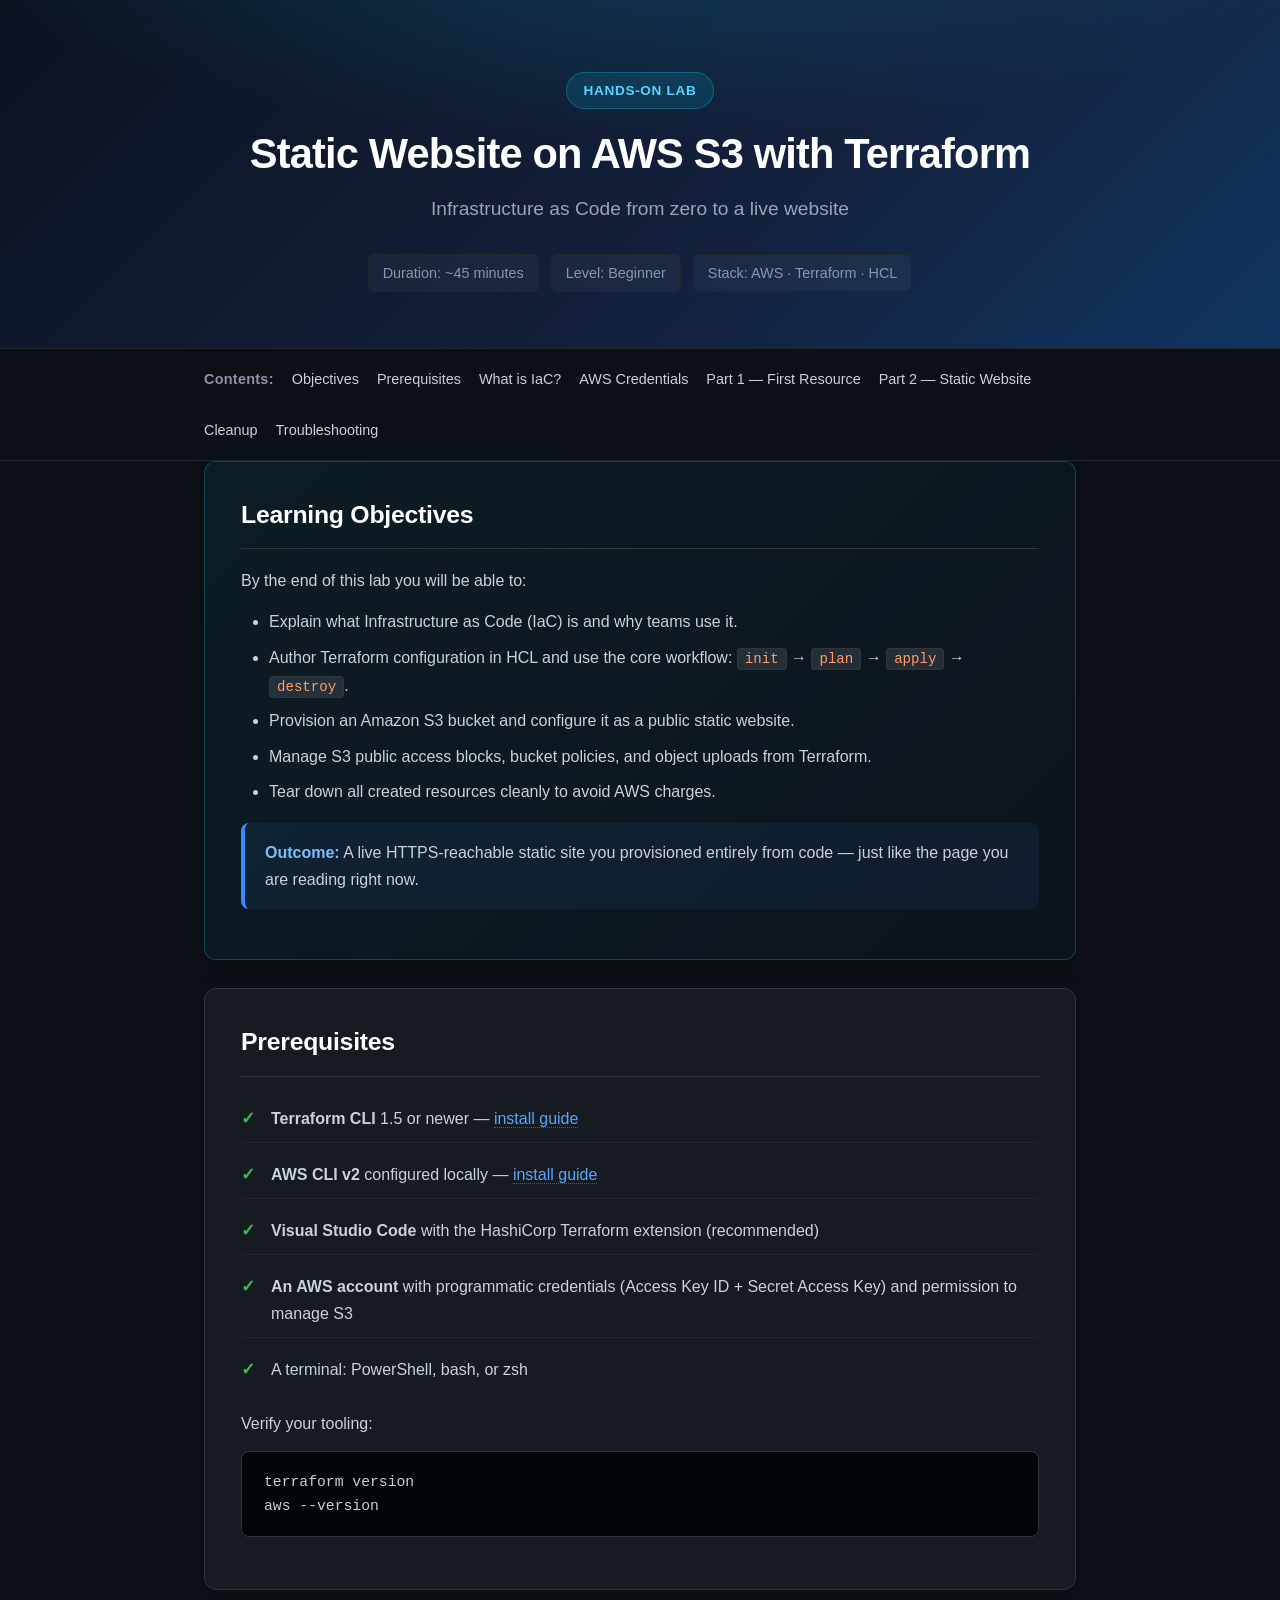
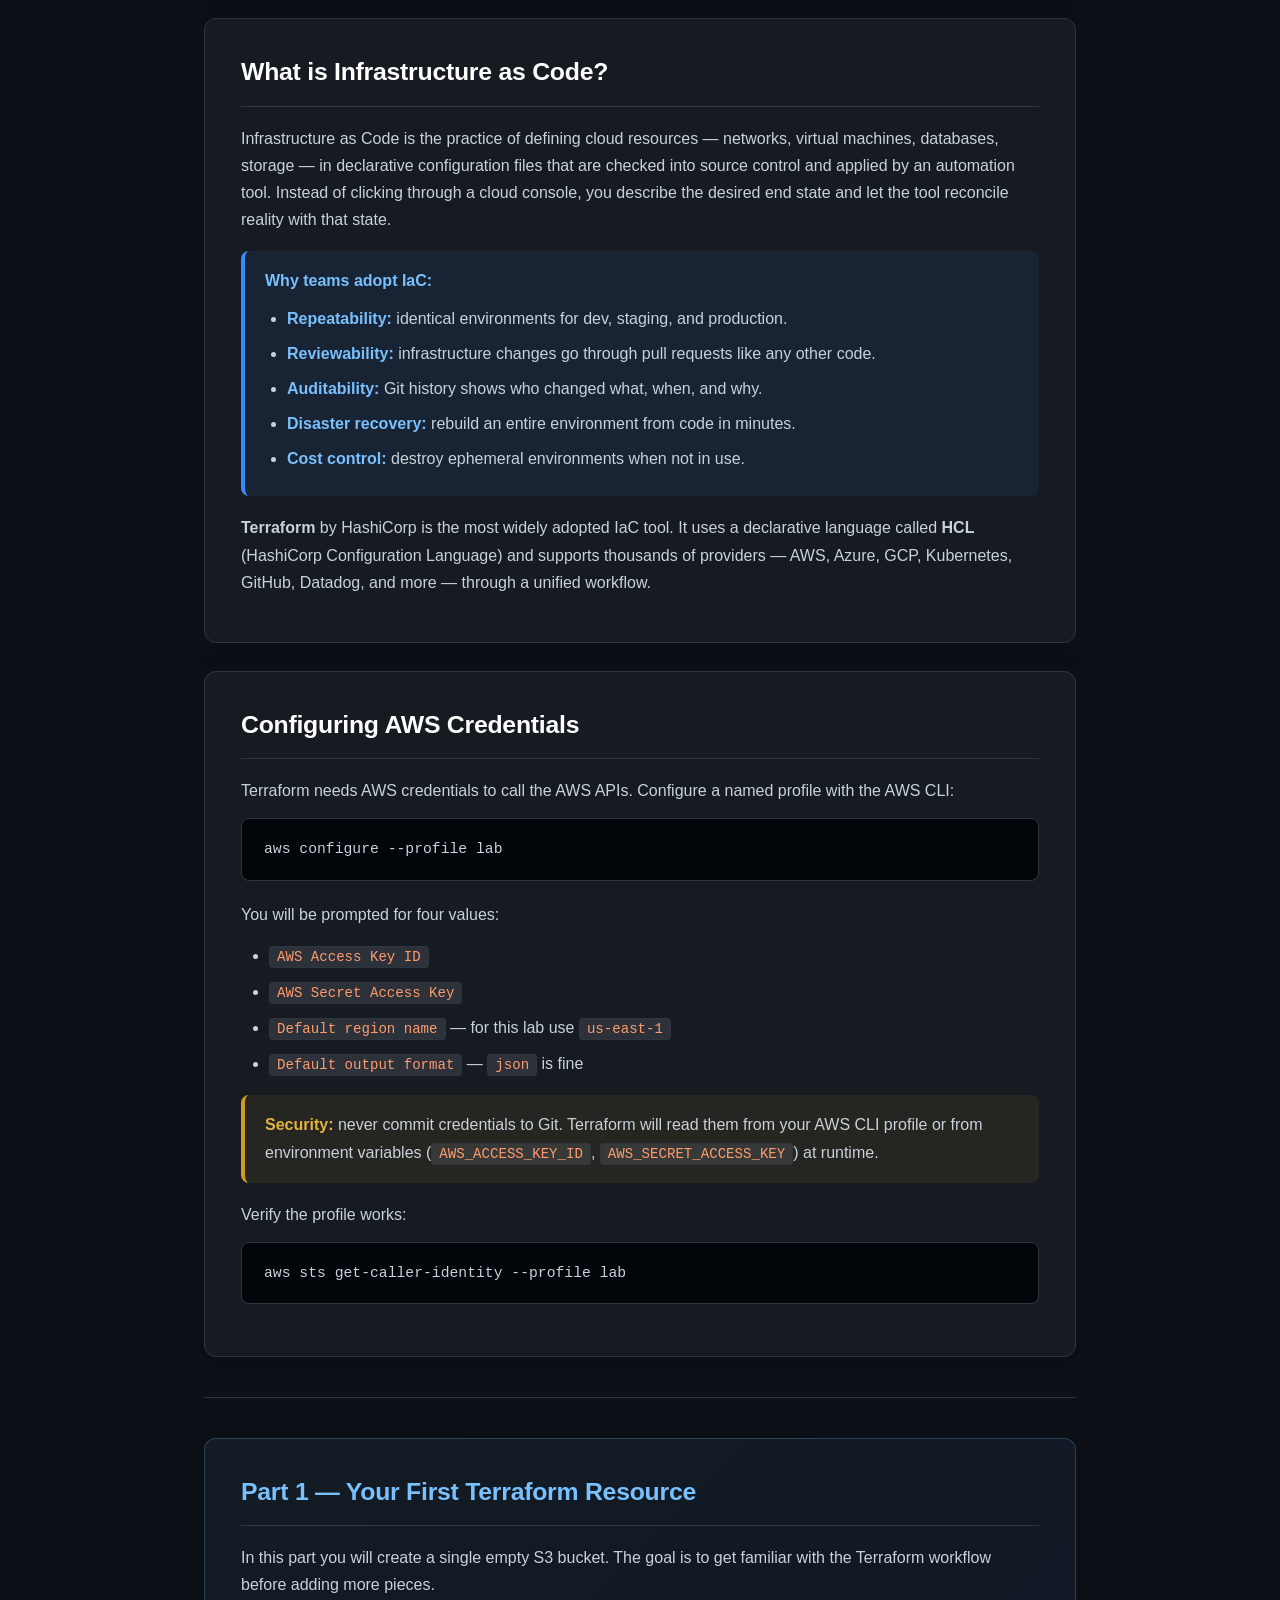
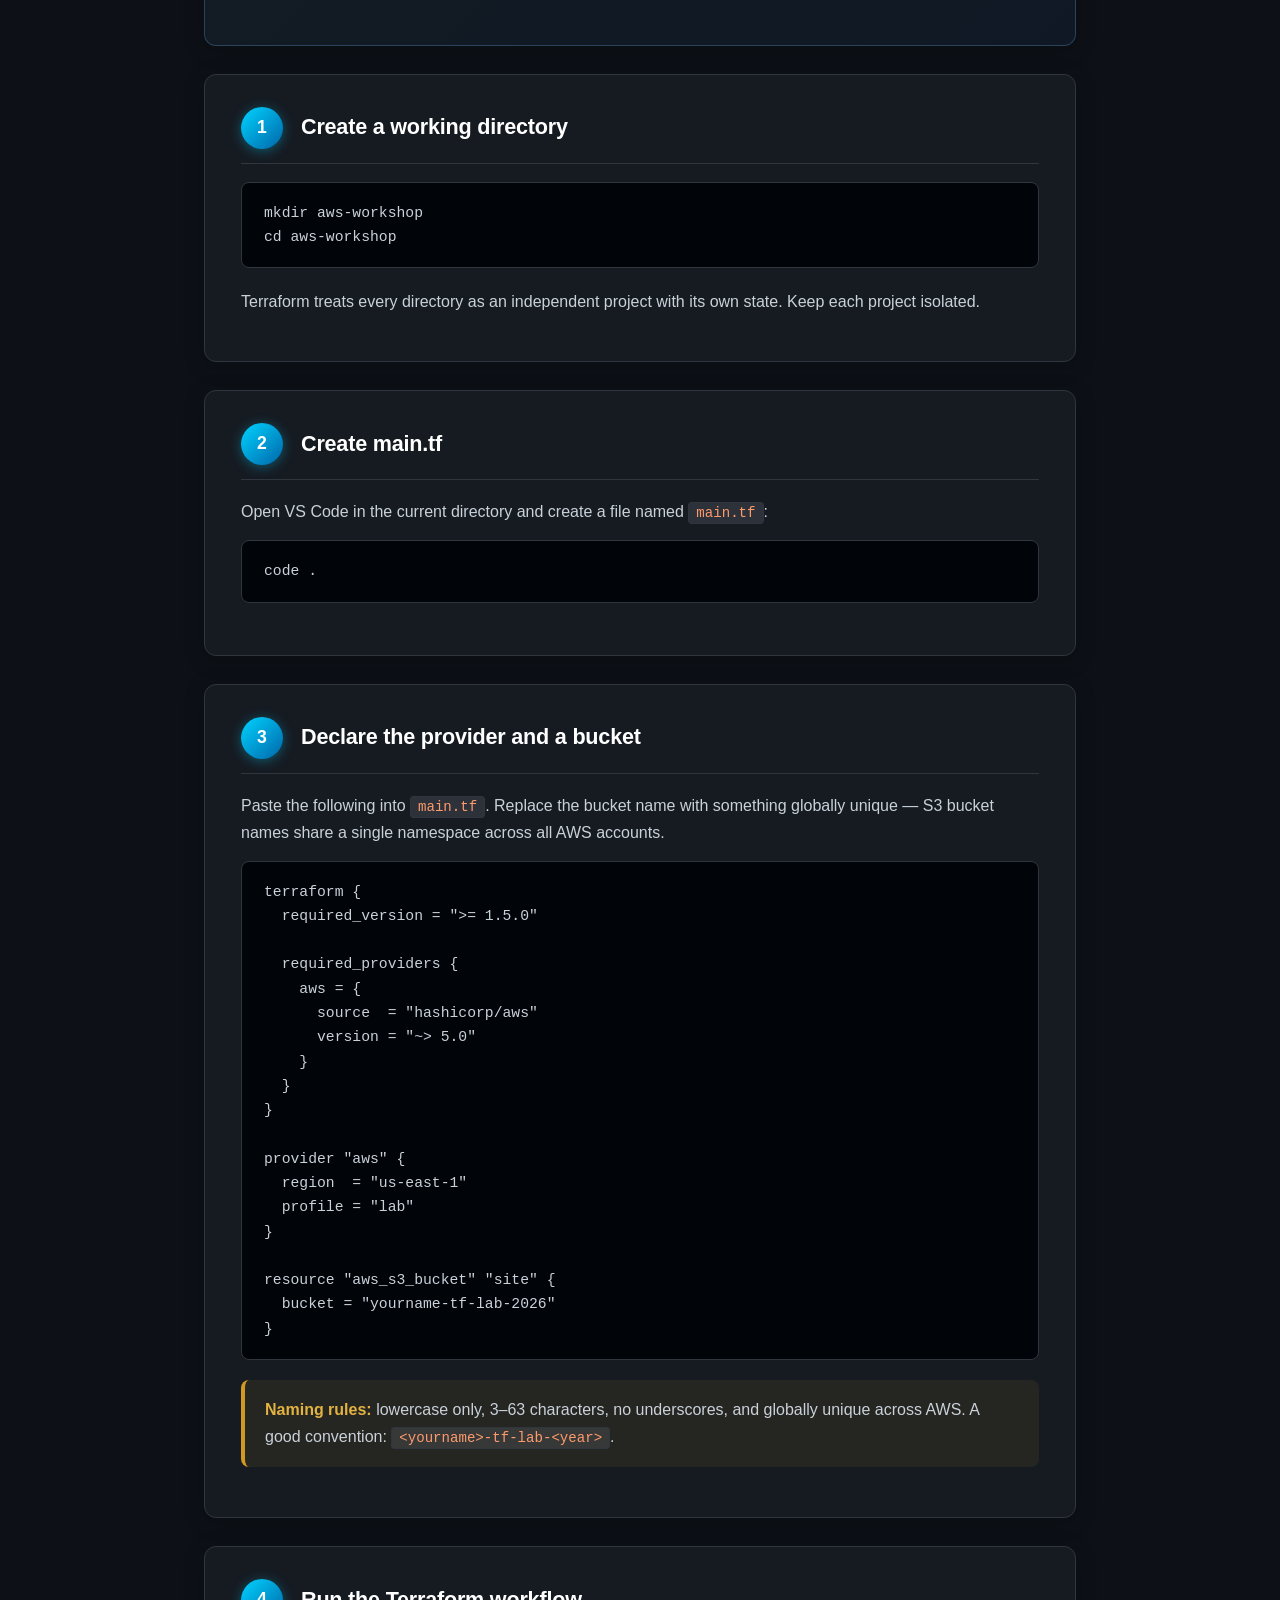
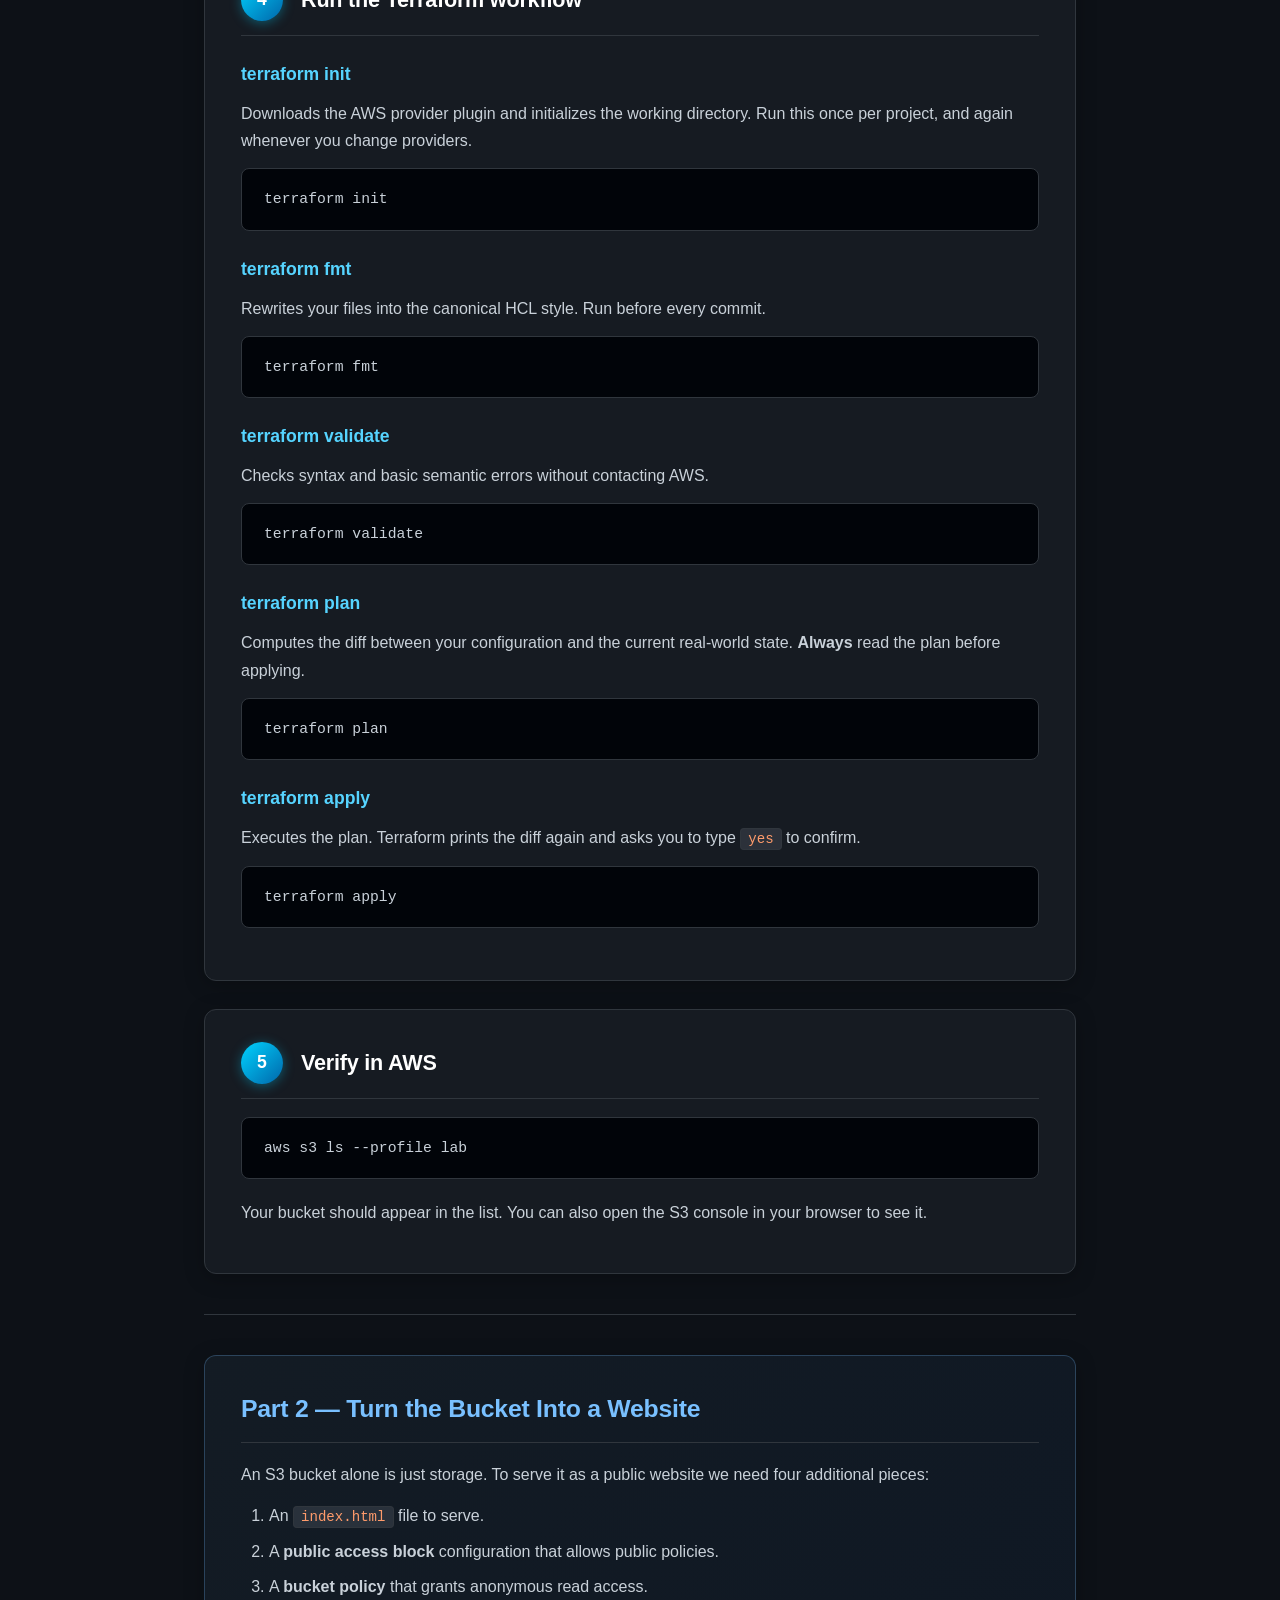
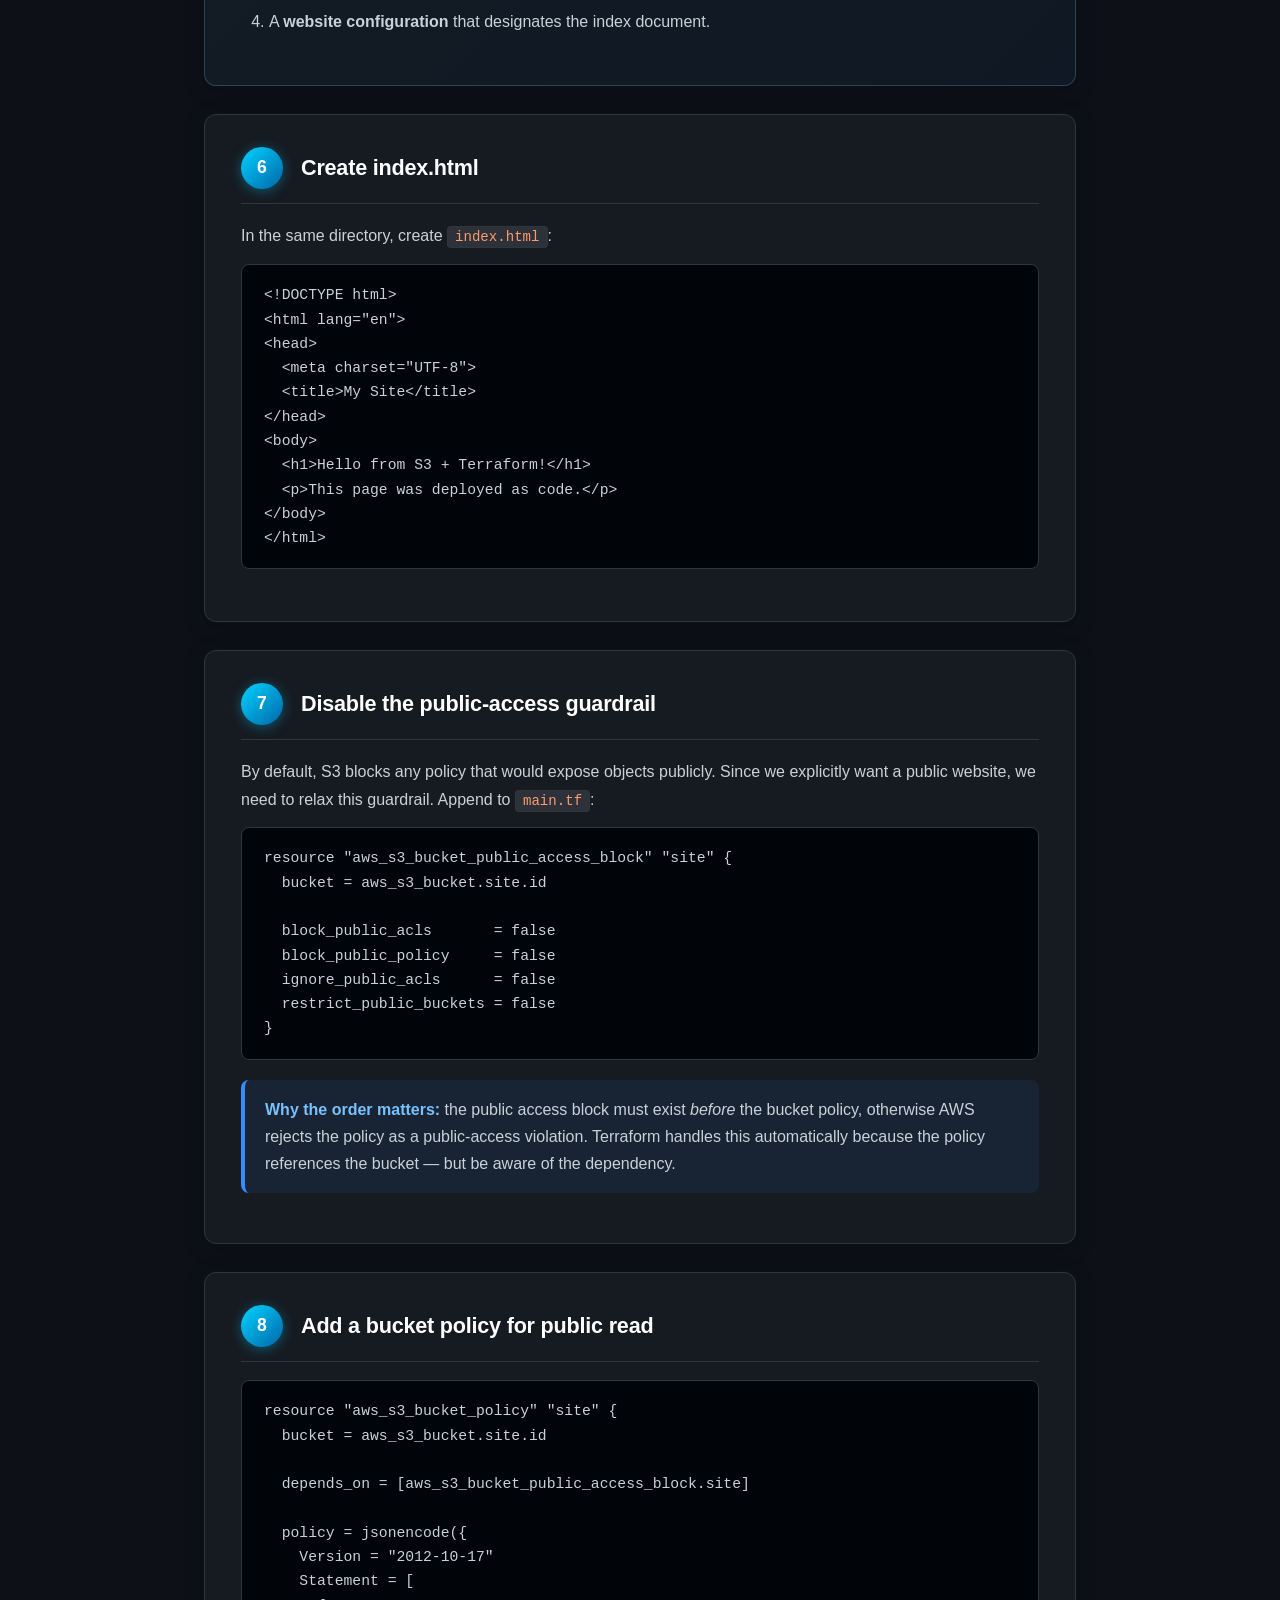
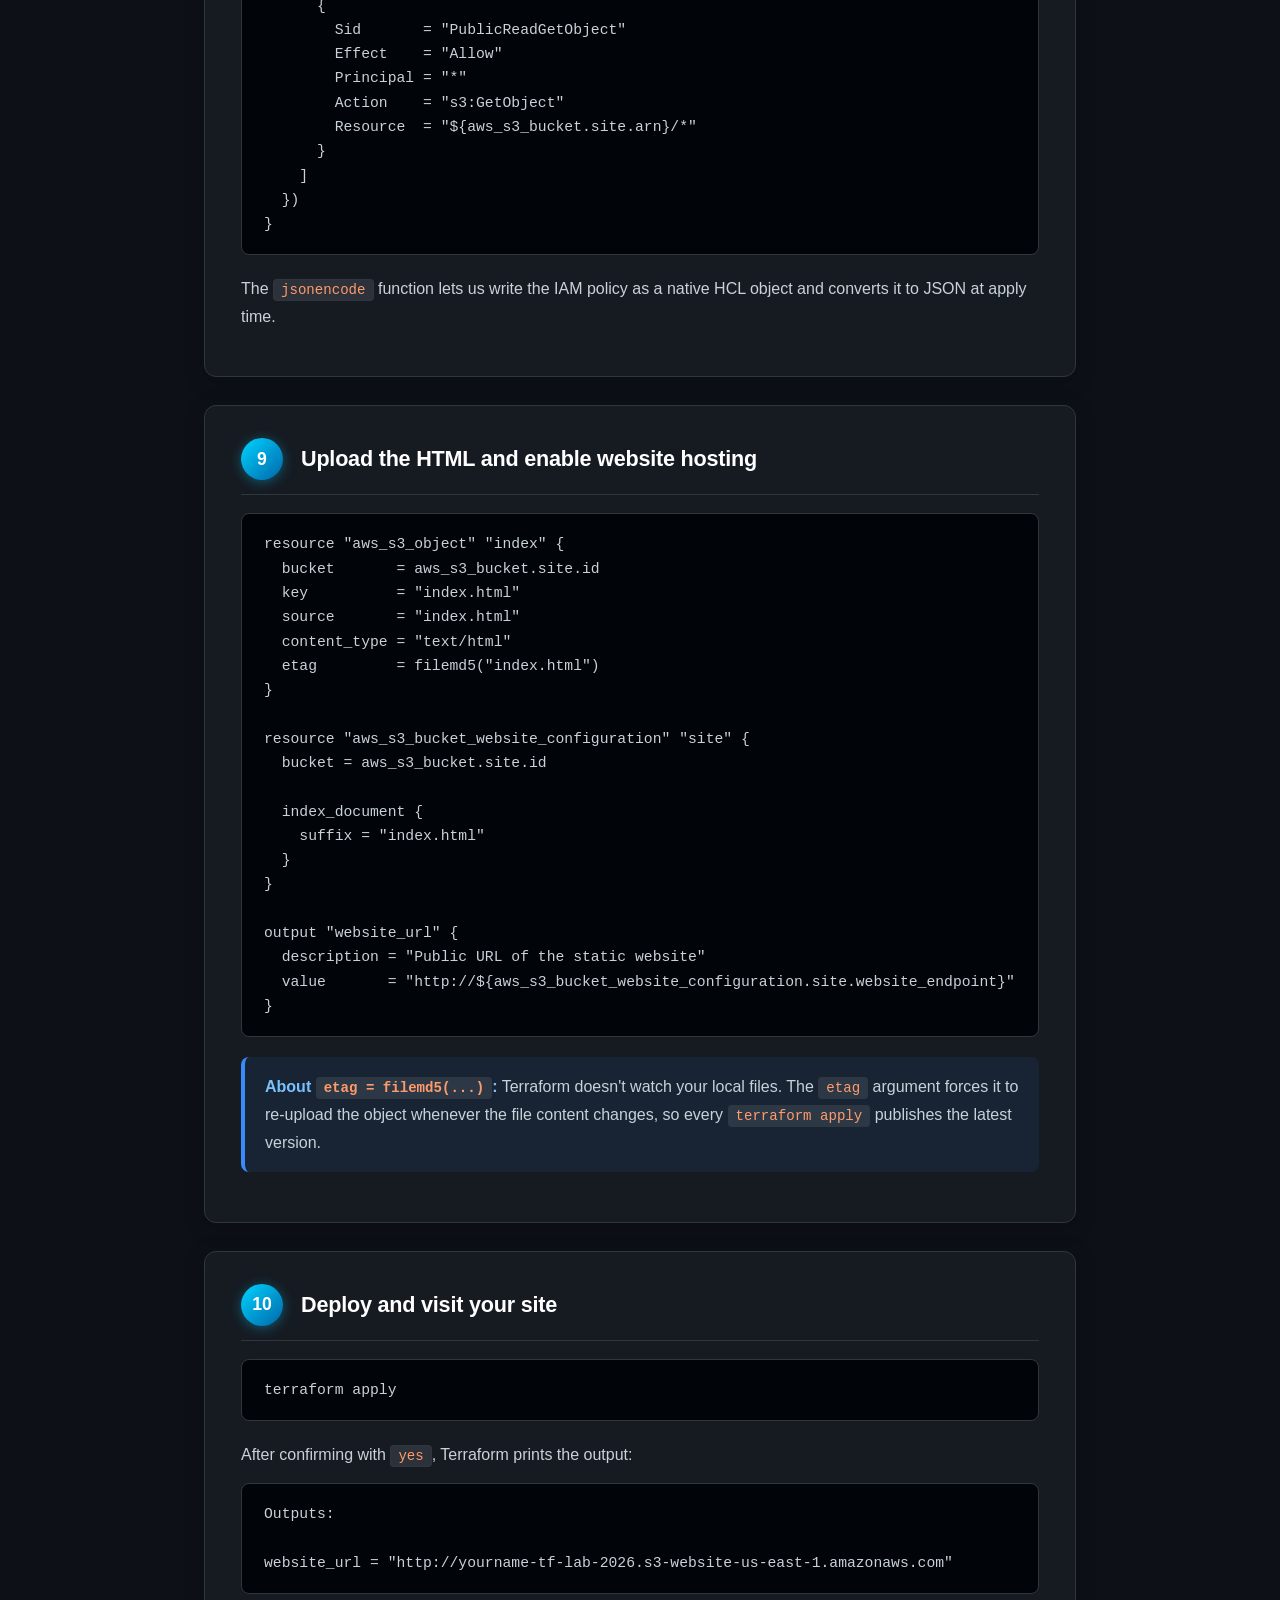
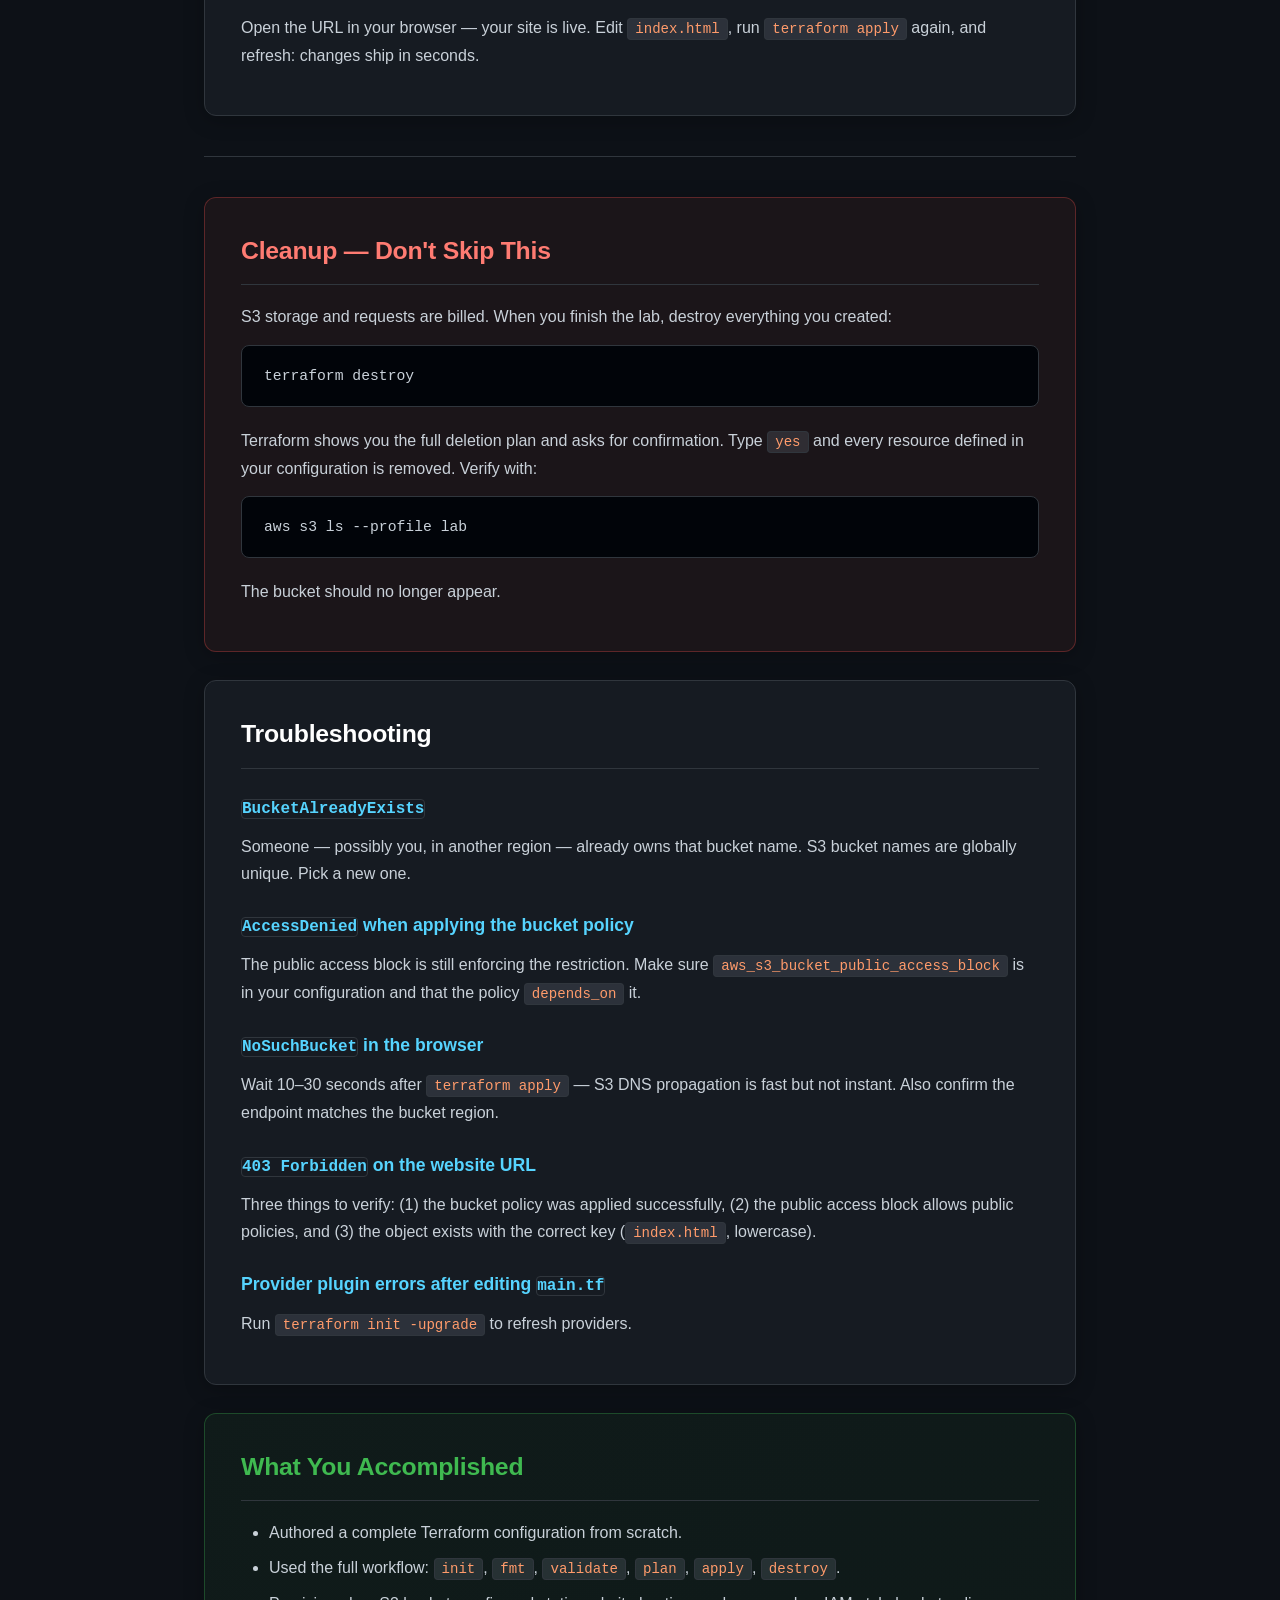
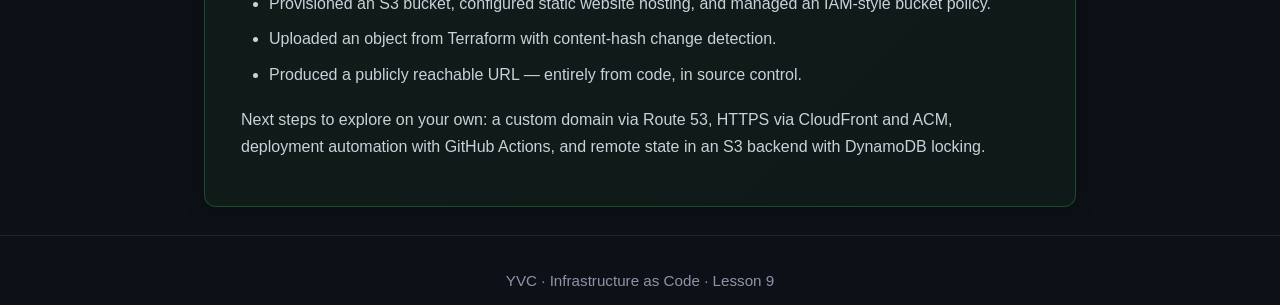
==== website/index.html @ 309d20b8 "Initial commit: Terraform S3 static website lab" ====
<!DOCTYPE html>
<html lang="en">
<head>
    <meta charset="UTF-8">
    <meta name="viewport" content="width=device-width, initial-scale=1.0">
    <title>Lab: Static Website on AWS S3 with Terraform</title>
    <link rel="stylesheet" href="style.css">
</head>
<body>
    <header>
        <div class="container">
            <div class="badge">Hands-On Lab</div>
            <h1>Static Website on AWS S3 with Terraform</h1>
            <p class="subtitle">Infrastructure as Code from zero to a live website</p>
            <div class="meta">
                <span>Duration: ~45 minutes</span>
                <span>Level: Beginner</span>
                <span>Stack: AWS · Terraform · HCL</span>
            </div>
        </div>
    </header>

    <nav class="toc">
        <div class="container">
            <strong>Contents:</strong>
            <a href="#objectives">Objectives</a>
            <a href="#prereqs">Prerequisites</a>
            <a href="#iac">What is IaC?</a>
            <a href="#credentials">AWS Credentials</a>
            <a href="#part1">Part 1 — First Resource</a>
            <a href="#part2">Part 2 — Static Website</a>
            <a href="#cleanup">Cleanup</a>
            <a href="#troubleshoot">Troubleshooting</a>
        </div>
    </nav>

    <main class="container">

        <section id="objectives" class="card intro">
            <h2>Learning Objectives</h2>
            <p>
                By the end of this lab you will be able to:
            </p>
            <ul>
                <li>Explain what Infrastructure as Code (IaC) is and why teams use it.</li>
                <li>Author Terraform configuration in HCL and use the core workflow: <code>init</code> → <code>plan</code> → <code>apply</code> → <code>destroy</code>.</li>
                <li>Provision an Amazon S3 bucket and configure it as a public static website.</li>
                <li>Manage S3 public access blocks, bucket policies, and object uploads from Terraform.</li>
                <li>Tear down all created resources cleanly to avoid AWS charges.</li>
            </ul>
            <div class="info-box">
                <strong>Outcome:</strong> A live HTTPS-reachable static site you provisioned entirely from code — just like the page you are reading right now.
            </div>
        </section>

        <section id="prereqs" class="card">
            <h2>Prerequisites</h2>
            <ul class="check-list">
                <li><strong>Terraform CLI</strong> 1.5 or newer — <a href="https://developer.hashicorp.com/terraform/install" target="_blank">install guide</a></li>
                <li><strong>AWS CLI v2</strong> configured locally — <a href="https://docs.aws.amazon.com/cli/latest/userguide/getting-started-install.html" target="_blank">install guide</a></li>
                <li><strong>Visual Studio Code</strong> with the HashiCorp Terraform extension (recommended)</li>
                <li><strong>An AWS account</strong> with programmatic credentials (Access Key ID + Secret Access Key) and permission to manage S3</li>
                <li>A terminal: PowerShell, bash, or zsh</li>
            </ul>
            <p>Verify your tooling:</p>
<pre><code>terraform version
aws --version</code></pre>
        </section>

        <section id="iac" class="card">
            <h2>What is Infrastructure as Code?</h2>
            <p>
                Infrastructure as Code is the practice of defining cloud resources — networks, virtual machines, databases, storage — in
                declarative configuration files that are checked into source control and applied by an automation tool.
                Instead of clicking through a cloud console, you describe the desired end state and let the tool reconcile reality with that state.
            </p>
            <div class="info-box">
                <strong>Why teams adopt IaC:</strong>
                <ul>
                    <li><strong>Repeatability:</strong> identical environments for dev, staging, and production.</li>
                    <li><strong>Reviewability:</strong> infrastructure changes go through pull requests like any other code.</li>
                    <li><strong>Auditability:</strong> Git history shows who changed what, when, and why.</li>
                    <li><strong>Disaster recovery:</strong> rebuild an entire environment from code in minutes.</li>
                    <li><strong>Cost control:</strong> destroy ephemeral environments when not in use.</li>
                </ul>
            </div>
            <p>
                <strong>Terraform</strong> by HashiCorp is the most widely adopted IaC tool. It uses a declarative language called
                <strong>HCL</strong> (HashiCorp Configuration Language) and supports thousands of providers — AWS, Azure, GCP, Kubernetes,
                GitHub, Datadog, and more — through a unified workflow.
            </p>
        </section>

        <section id="credentials" class="card">
            <h2>Configuring AWS Credentials</h2>
            <p>Terraform needs AWS credentials to call the AWS APIs. Configure a named profile with the AWS CLI:</p>
<pre><code>aws configure --profile lab</code></pre>
            <p>You will be prompted for four values:</p>
            <ul>
                <li><code>AWS Access Key ID</code></li>
                <li><code>AWS Secret Access Key</code></li>
                <li><code>Default region name</code> — for this lab use <code>us-east-1</code></li>
                <li><code>Default output format</code> — <code>json</code> is fine</li>
            </ul>
            <div class="warning-box">
                <strong>Security:</strong> never commit credentials to Git. Terraform will read them from your AWS CLI profile or from
                environment variables (<code>AWS_ACCESS_KEY_ID</code>, <code>AWS_SECRET_ACCESS_KEY</code>) at runtime.
            </div>
            <p>Verify the profile works:</p>
<pre><code>aws sts get-caller-identity --profile lab</code></pre>
        </section>

        <hr>

        <section id="part1" class="card highlight">
            <h2>Part 1 — Your First Terraform Resource</h2>
            <p>
                In this part you will create a single empty S3 bucket. The goal is to get familiar with the Terraform workflow
                before adding more pieces.
            </p>
        </section>

        <section class="card step">
            <div class="step-header">
                <span class="step-num">1</span>
                <h2>Create a working directory</h2>
            </div>
<pre><code>mkdir aws-workshop
cd aws-workshop</code></pre>
            <p>Terraform treats every directory as an independent project with its own state. Keep each project isolated.</p>
        </section>

        <section class="card step">
            <div class="step-header">
                <span class="step-num">2</span>
                <h2>Create main.tf</h2>
            </div>
            <p>Open VS Code in the current directory and create a file named <code>main.tf</code>:</p>
<pre><code>code .</code></pre>
        </section>

        <section class="card step">
            <div class="step-header">
                <span class="step-num">3</span>
                <h2>Declare the provider and a bucket</h2>
            </div>
            <p>Paste the following into <code>main.tf</code>. Replace the bucket name with something globally unique — S3 bucket names share a single namespace across all AWS accounts.</p>
<pre><code>terraform {
  required_version = "&gt;= 1.5.0"

  required_providers {
    aws = {
      source  = "hashicorp/aws"
      version = "~&gt; 5.0"
    }
  }
}

provider "aws" {
  region  = "us-east-1"
  profile = "lab"
}

resource "aws_s3_bucket" "site" {
  bucket = "yourname-tf-lab-2026"
}</code></pre>
            <div class="warning-box">
                <strong>Naming rules:</strong> lowercase only, 3–63 characters, no underscores, and globally unique across AWS.
                A good convention: <code>&lt;yourname&gt;-tf-lab-&lt;year&gt;</code>.
            </div>
        </section>

        <section class="card step">
            <div class="step-header">
                <span class="step-num">4</span>
                <h2>Run the Terraform workflow</h2>
            </div>

            <h3>terraform init</h3>
            <p>Downloads the AWS provider plugin and initializes the working directory. Run this once per project, and again whenever you change providers.</p>
<pre><code>terraform init</code></pre>

            <h3>terraform fmt</h3>
            <p>Rewrites your files into the canonical HCL style. Run before every commit.</p>
<pre><code>terraform fmt</code></pre>

            <h3>terraform validate</h3>
            <p>Checks syntax and basic semantic errors without contacting AWS.</p>
<pre><code>terraform validate</code></pre>

            <h3>terraform plan</h3>
            <p>Computes the diff between your configuration and the current real-world state. <strong>Always</strong> read the plan before applying.</p>
<pre><code>terraform plan</code></pre>

            <h3>terraform apply</h3>
            <p>Executes the plan. Terraform prints the diff again and asks you to type <code>yes</code> to confirm.</p>
<pre><code>terraform apply</code></pre>
        </section>

        <section class="card step">
            <div class="step-header">
                <span class="step-num">5</span>
                <h2>Verify in AWS</h2>
            </div>
<pre><code>aws s3 ls --profile lab</code></pre>
            <p>Your bucket should appear in the list. You can also open the S3 console in your browser to see it.</p>
        </section>

        <hr>

        <section id="part2" class="card highlight">
            <h2>Part 2 — Turn the Bucket Into a Website</h2>
            <p>
                An S3 bucket alone is just storage. To serve it as a public website we need four additional pieces:
            </p>
            <ol>
                <li>An <code>index.html</code> file to serve.</li>
                <li>A <strong>public access block</strong> configuration that allows public policies.</li>
                <li>A <strong>bucket policy</strong> that grants anonymous read access.</li>
                <li>A <strong>website configuration</strong> that designates the index document.</li>
            </ol>
        </section>

        <section class="card step">
            <div class="step-header">
                <span class="step-num">6</span>
                <h2>Create index.html</h2>
            </div>
            <p>In the same directory, create <code>index.html</code>:</p>
<pre><code>&lt;!DOCTYPE html&gt;
&lt;html lang="en"&gt;
&lt;head&gt;
  &lt;meta charset="UTF-8"&gt;
  &lt;title&gt;My Site&lt;/title&gt;
&lt;/head&gt;
&lt;body&gt;
  &lt;h1&gt;Hello from S3 + Terraform!&lt;/h1&gt;
  &lt;p&gt;This page was deployed as code.&lt;/p&gt;
&lt;/body&gt;
&lt;/html&gt;</code></pre>
        </section>

        <section class="card step">
            <div class="step-header">
                <span class="step-num">7</span>
                <h2>Disable the public-access guardrail</h2>
            </div>
            <p>
                By default, S3 blocks any policy that would expose objects publicly. Since we explicitly want a public website,
                we need to relax this guardrail. Append to <code>main.tf</code>:
            </p>
<pre><code>resource "aws_s3_bucket_public_access_block" "site" {
  bucket = aws_s3_bucket.site.id

  block_public_acls       = false
  block_public_policy     = false
  ignore_public_acls      = false
  restrict_public_buckets = false
}</code></pre>
            <div class="info-box">
                <strong>Why the order matters:</strong> the public access block must exist <em>before</em> the bucket policy,
                otherwise AWS rejects the policy as a public-access violation. Terraform handles this automatically because the
                policy references the bucket — but be aware of the dependency.
            </div>
        </section>

        <section class="card step">
            <div class="step-header">
                <span class="step-num">8</span>
                <h2>Add a bucket policy for public read</h2>
            </div>
<pre><code>resource "aws_s3_bucket_policy" "site" {
  bucket = aws_s3_bucket.site.id

  depends_on = [aws_s3_bucket_public_access_block.site]

  policy = jsonencode({
    Version = "2012-10-17"
    Statement = [
      {
        Sid       = "PublicReadGetObject"
        Effect    = "Allow"
        Principal = "*"
        Action    = "s3:GetObject"
        Resource  = "${aws_s3_bucket.site.arn}/*"
      }
    ]
  })
}</code></pre>
            <p>The <code>jsonencode</code> function lets us write the IAM policy as a native HCL object and converts it to JSON at apply time.</p>
        </section>

        <section class="card step">
            <div class="step-header">
                <span class="step-num">9</span>
                <h2>Upload the HTML and enable website hosting</h2>
            </div>
<pre><code>resource "aws_s3_object" "index" {
  bucket       = aws_s3_bucket.site.id
  key          = "index.html"
  source       = "index.html"
  content_type = "text/html"
  etag         = filemd5("index.html")
}

resource "aws_s3_bucket_website_configuration" "site" {
  bucket = aws_s3_bucket.site.id

  index_document {
    suffix = "index.html"
  }
}

output "website_url" {
  description = "Public URL of the static website"
  value       = "http://${aws_s3_bucket_website_configuration.site.website_endpoint}"
}</code></pre>
            <div class="info-box">
                <strong>About <code>etag = filemd5(...)</code>:</strong> Terraform doesn't watch your local files. The <code>etag</code>
                argument forces it to re-upload the object whenever the file content changes, so every <code>terraform apply</code> publishes the latest version.
            </div>
        </section>

        <section class="card step">
            <div class="step-header">
                <span class="step-num">10</span>
                <h2>Deploy and visit your site</h2>
            </div>
<pre><code>terraform apply</code></pre>
            <p>After confirming with <code>yes</code>, Terraform prints the output:</p>
<pre><code>Outputs:

website_url = "http://yourname-tf-lab-2026.s3-website-us-east-1.amazonaws.com"</code></pre>
            <p>Open the URL in your browser — your site is live. Edit <code>index.html</code>, run <code>terraform apply</code> again, and refresh: changes ship in seconds.</p>
        </section>

        <hr>

        <section id="cleanup" class="card danger">
            <h2>Cleanup — Don't Skip This</h2>
            <p>
                S3 storage and requests are billed. When you finish the lab, destroy everything you created:
            </p>
<pre><code>terraform destroy</code></pre>
            <p>
                Terraform shows you the full deletion plan and asks for confirmation. Type <code>yes</code> and every resource defined in your
                configuration is removed. Verify with:
            </p>
<pre><code>aws s3 ls --profile lab</code></pre>
            <p>The bucket should no longer appear.</p>
        </section>

        <section id="troubleshoot" class="card">
            <h2>Troubleshooting</h2>

            <h3><code>BucketAlreadyExists</code></h3>
            <p>Someone — possibly you, in another region — already owns that bucket name. S3 bucket names are globally unique. Pick a new one.</p>

            <h3><code>AccessDenied</code> when applying the bucket policy</h3>
            <p>The public access block is still enforcing the restriction. Make sure <code>aws_s3_bucket_public_access_block</code> is in your configuration and that the policy <code>depends_on</code> it.</p>

            <h3><code>NoSuchBucket</code> in the browser</h3>
            <p>Wait 10–30 seconds after <code>terraform apply</code> — S3 DNS propagation is fast but not instant. Also confirm the endpoint matches the bucket region.</p>

            <h3><code>403 Forbidden</code> on the website URL</h3>
            <p>Three things to verify: (1) the bucket policy was applied successfully, (2) the public access block allows public policies, and (3) the object exists with the correct key (<code>index.html</code>, lowercase).</p>

            <h3>Provider plugin errors after editing <code>main.tf</code></h3>
            <p>Run <code>terraform init -upgrade</code> to refresh providers.</p>
        </section>

        <section class="card success">
            <h2>What You Accomplished</h2>
            <ul>
                <li>Authored a complete Terraform configuration from scratch.</li>
                <li>Used the full workflow: <code>init</code>, <code>fmt</code>, <code>validate</code>, <code>plan</code>, <code>apply</code>, <code>destroy</code>.</li>
                <li>Provisioned an S3 bucket, configured static website hosting, and managed an IAM-style bucket policy.</li>
                <li>Uploaded an object from Terraform with content-hash change detection.</li>
                <li>Produced a publicly reachable URL — entirely from code, in source control.</li>
            </ul>
            <p>
                Next steps to explore on your own: a custom domain via Route 53, HTTPS via CloudFront and ACM,
                deployment automation with GitHub Actions, and remote state in an S3 backend with DynamoDB locking.
            </p>
        </section>

    </main>

    <footer>
        <div class="container">
            <p>YVC · Infrastructure as Code · Lesson 9</p>
        </div>
    </footer>
</body>
</html>
---- website/style.css ----
* {
    margin: 0;
    padding: 0;
    box-sizing: border-box;
}

html {
    scroll-behavior: smooth;
    scroll-padding-top: 80px;
}

body {
    font-family: -apple-system, BlinkMacSystemFont, 'Inter', 'Segoe UI', Roboto, Helvetica, Arial, sans-serif;
    background: #0d1117;
    color: #c9d1d9;
    line-height: 1.7;
    min-height: 100vh;
    -webkit-font-smoothing: antialiased;
    -moz-osx-font-smoothing: grayscale;
}

.container {
    max-width: 920px;
    margin: 0 auto;
    padding: 0 24px;
}

/* ───────── Header ───────── */
header {
    background:
        radial-gradient(1200px 400px at 50% -100px, rgba(0, 212, 255, 0.18), transparent 60%),
        linear-gradient(135deg, #0b1220 0%, #14213d 60%, #0f3460 100%);
    padding: 72px 0 56px;
    text-align: center;
    border-bottom: 1px solid #21262d;
}

.badge {
    display: inline-block;
    background: rgba(0, 212, 255, 0.12);
    color: #56d4ff;
    padding: 6px 16px;
    border-radius: 999px;
    font-size: 0.85rem;
    font-weight: 600;
    letter-spacing: 0.05em;
    text-transform: uppercase;
    margin-bottom: 20px;
    border: 1px solid rgba(0, 212, 255, 0.3);
}

header h1 {
    font-size: 2.6rem;
    color: #ffffff;
    margin-bottom: 14px;
    font-weight: 700;
    letter-spacing: -0.02em;
    line-height: 1.2;
}

.subtitle {
    font-size: 1.2rem;
    color: #9aa4b8;
    margin-bottom: 28px;
    font-weight: 400;
}

.meta {
    display: flex;
    justify-content: center;
    gap: 12px;
    flex-wrap: wrap;
    font-size: 0.9rem;
    color: #8b95a7;
}

.meta span {
    background: rgba(255, 255, 255, 0.04);
    border: 1px solid #21262d;
    padding: 6px 14px;
    border-radius: 6px;
}

/* ───────── TOC ───────── */
.toc {
    background: rgba(13, 17, 23, 0.92);
    backdrop-filter: blur(12px);
    -webkit-backdrop-filter: blur(12px);
    border-bottom: 1px solid #21262d;
    position: sticky;
    top: 0;
    z-index: 50;
    padding: 14px 0;
}

.toc .container {
    display: flex;
    align-items: center;
    gap: 18px;
    flex-wrap: wrap;
    font-size: 0.9rem;
}

.toc strong {
    color: #8b95a7;
    font-weight: 600;
    letter-spacing: 0.02em;
}

.toc a {
    color: #c9d1d9;
    text-decoration: none;
    border-bottom: none;
    padding: 4px 0;
    transition: color 0.15s ease;
}

.toc a:hover {
    color: #56d4ff;
}

/* ───────── Main ───────── */
main {
    padding: 48px 0 64px;
}

.card {
    background: #161b22;
    border: 1px solid #30363d;
    border-radius: 12px;
    padding: 32px 36px;
    margin-bottom: 28px;
    box-shadow: 0 4px 20px rgba(0, 0, 0, 0.25);
}

.card h2 {
    color: #ffffff;
    font-size: 1.55rem;
    margin-bottom: 18px;
    padding-bottom: 12px;
    border-bottom: 1px solid #30363d;
    font-weight: 700;
    letter-spacing: -0.01em;
}

.card h3 {
    color: #56d4ff;
    font-size: 1.1rem;
    margin: 24px 0 10px;
    font-weight: 600;
}

.card h3 code {
    font-size: 1rem;
    background: transparent;
    color: inherit;
    padding: 0;
}

.card p {
    margin-bottom: 14px;
    color: #c9d1d9;
}

.card ul, .card ol {
    margin: 14px 0 18px 28px;
    color: #c9d1d9;
}

.card li {
    margin-bottom: 8px;
}

.check-list {
    list-style: none;
    margin: 16px 0 !important;
}

.check-list li {
    padding: 10px 0 10px 30px;
    border-bottom: 1px solid #21262d;
    position: relative;
}

.check-list li::before {
    content: "✓";
    color: #3fb950;
    font-weight: 700;
    position: absolute;
    left: 0;
    top: 10px;
    font-size: 1.05rem;
}

.check-list li:last-child {
    border-bottom: none;
}

/* ───────── Code ───────── */
pre {
    background: #010409;
    border: 1px solid #30363d;
    border-radius: 8px;
    padding: 18px 22px;
    overflow-x: auto;
    margin: 14px 0 20px;
}

pre code {
    color: #c9d1d9;
    font-family: 'Fira Code', 'JetBrains Mono', 'Cascadia Code', Consolas, Monaco, 'Courier New', monospace;
    font-size: 0.92rem;
    line-height: 1.65;
    background: transparent;
    padding: 0;
    border: none;
}

code {
    background: rgba(110, 118, 129, 0.25);
    color: #ff9b6b;
    padding: 2px 7px;
    border-radius: 4px;
    font-family: 'Fira Code', 'JetBrains Mono', Consolas, Monaco, monospace;
    font-size: 0.88em;
    border: 1px solid #30363d;
}

/* ───────── Callout boxes ───────── */
.info-box, .warning-box, .note {
    border-radius: 8px;
    padding: 16px 20px;
    margin: 18px 0;
    border-left: 4px solid;
}

.info-box {
    background: rgba(56, 139, 253, 0.08);
    border-left-color: #388bfd;
}

.info-box strong:first-child {
    color: #79c0ff;
}

.warning-box {
    background: rgba(210, 153, 34, 0.08);
    border-left-color: #d29922;
}

.warning-box strong:first-child {
    color: #e3b341;
}

.note {
    background: rgba(63, 185, 80, 0.08);
    border-left-color: #3fb950;
    font-size: 0.95rem;
}

.info-box ul, .warning-box ul {
    margin: 10px 0 0 22px !important;
}

/* ───────── Steps ───────── */
.step-header {
    display: flex;
    align-items: center;
    gap: 18px;
    margin-bottom: 18px;
    padding-bottom: 14px;
    border-bottom: 1px solid #30363d;
}

.step-num {
    background: linear-gradient(135deg, #00d4ff, #0066aa);
    color: white;
    width: 42px;
    height: 42px;
    border-radius: 50%;
    display: flex;
    align-items: center;
    justify-content: center;
    font-weight: 700;
    font-size: 1.1rem;
    flex-shrink: 0;
    box-shadow: 0 2px 12px rgba(0, 212, 255, 0.35);
}

.step-header h2 {
    margin: 0;
    padding: 0;
    border: none;
    font-size: 1.35rem;
}

/* ───────── Special cards ───────── */
.intro {
    background: linear-gradient(135deg, rgba(0, 212, 255, 0.06), rgba(15, 52, 96, 0.06));
    border: 1px solid rgba(0, 212, 255, 0.25);
}

.highlight {
    background: linear-gradient(135deg, rgba(121, 192, 255, 0.06), rgba(56, 139, 253, 0.06));
    border: 1px solid rgba(121, 192, 255, 0.25);
}

.highlight h2 {
    color: #79c0ff;
}

.danger {
    background: rgba(248, 81, 73, 0.06);
    border: 1px solid rgba(248, 81, 73, 0.3);
}

.danger h2 {
    color: #ff7b72;
}

.success {
    background: linear-gradient(135deg, rgba(63, 185, 80, 0.06), rgba(46, 160, 67, 0.06));
    border: 1px solid rgba(63, 185, 80, 0.3);
}

.success h2 {
    color: #3fb950;
}

/* ───────── Links ───────── */
a {
    color: #58a6ff;
    text-decoration: none;
    border-bottom: 1px dotted rgba(88, 166, 255, 0.5);
    transition: color 0.15s ease, border-bottom-color 0.15s ease;
}

a:hover {
    color: #79c0ff;
    border-bottom-color: #79c0ff;
}

/* ───────── HR ───────── */
hr {
    border: none;
    border-top: 1px solid #30363d;
    margin: 40px 0;
}

/* ───────── Footer ───────── */
footer {
    background: #0d1117;
    border-top: 1px solid #21262d;
    padding: 32px 0;
    text-align: center;
    color: #8b95a7;
    font-size: 0.95rem;
}

/* ───────── Mobile ───────── */
@media (max-width: 720px) {
    header { padding: 56px 0 42px; }
    header h1 { font-size: 1.85rem; }
    .subtitle { font-size: 1rem; }
    .card { padding: 22px 20px; }
    .card h2 { font-size: 1.3rem; }
    .step-header h2 { font-size: 1.15rem; }
    .meta { gap: 8px; font-size: 0.82rem; }
    pre { font-size: 0.82rem; padding: 14px 16px; }
    pre code { font-size: 0.82rem; }
    .toc .container { font-size: 0.82rem; gap: 12px; }
}
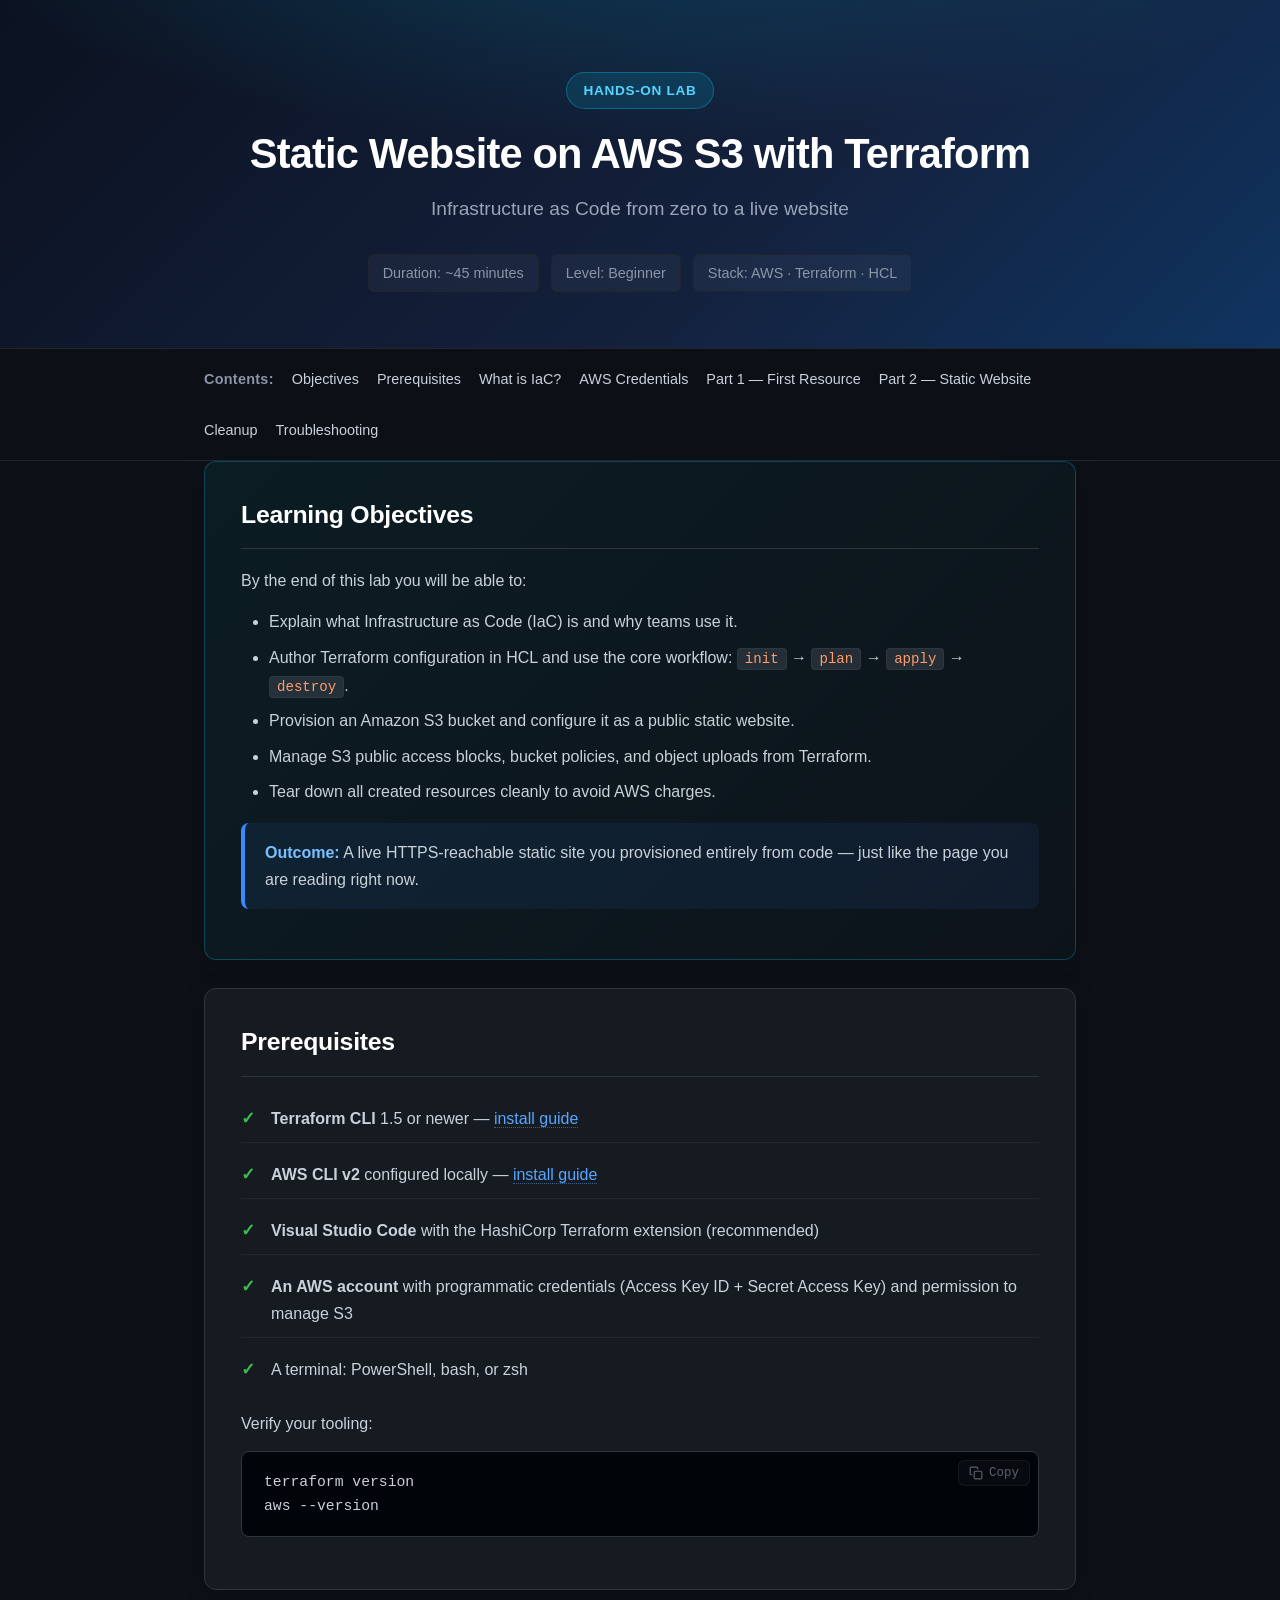
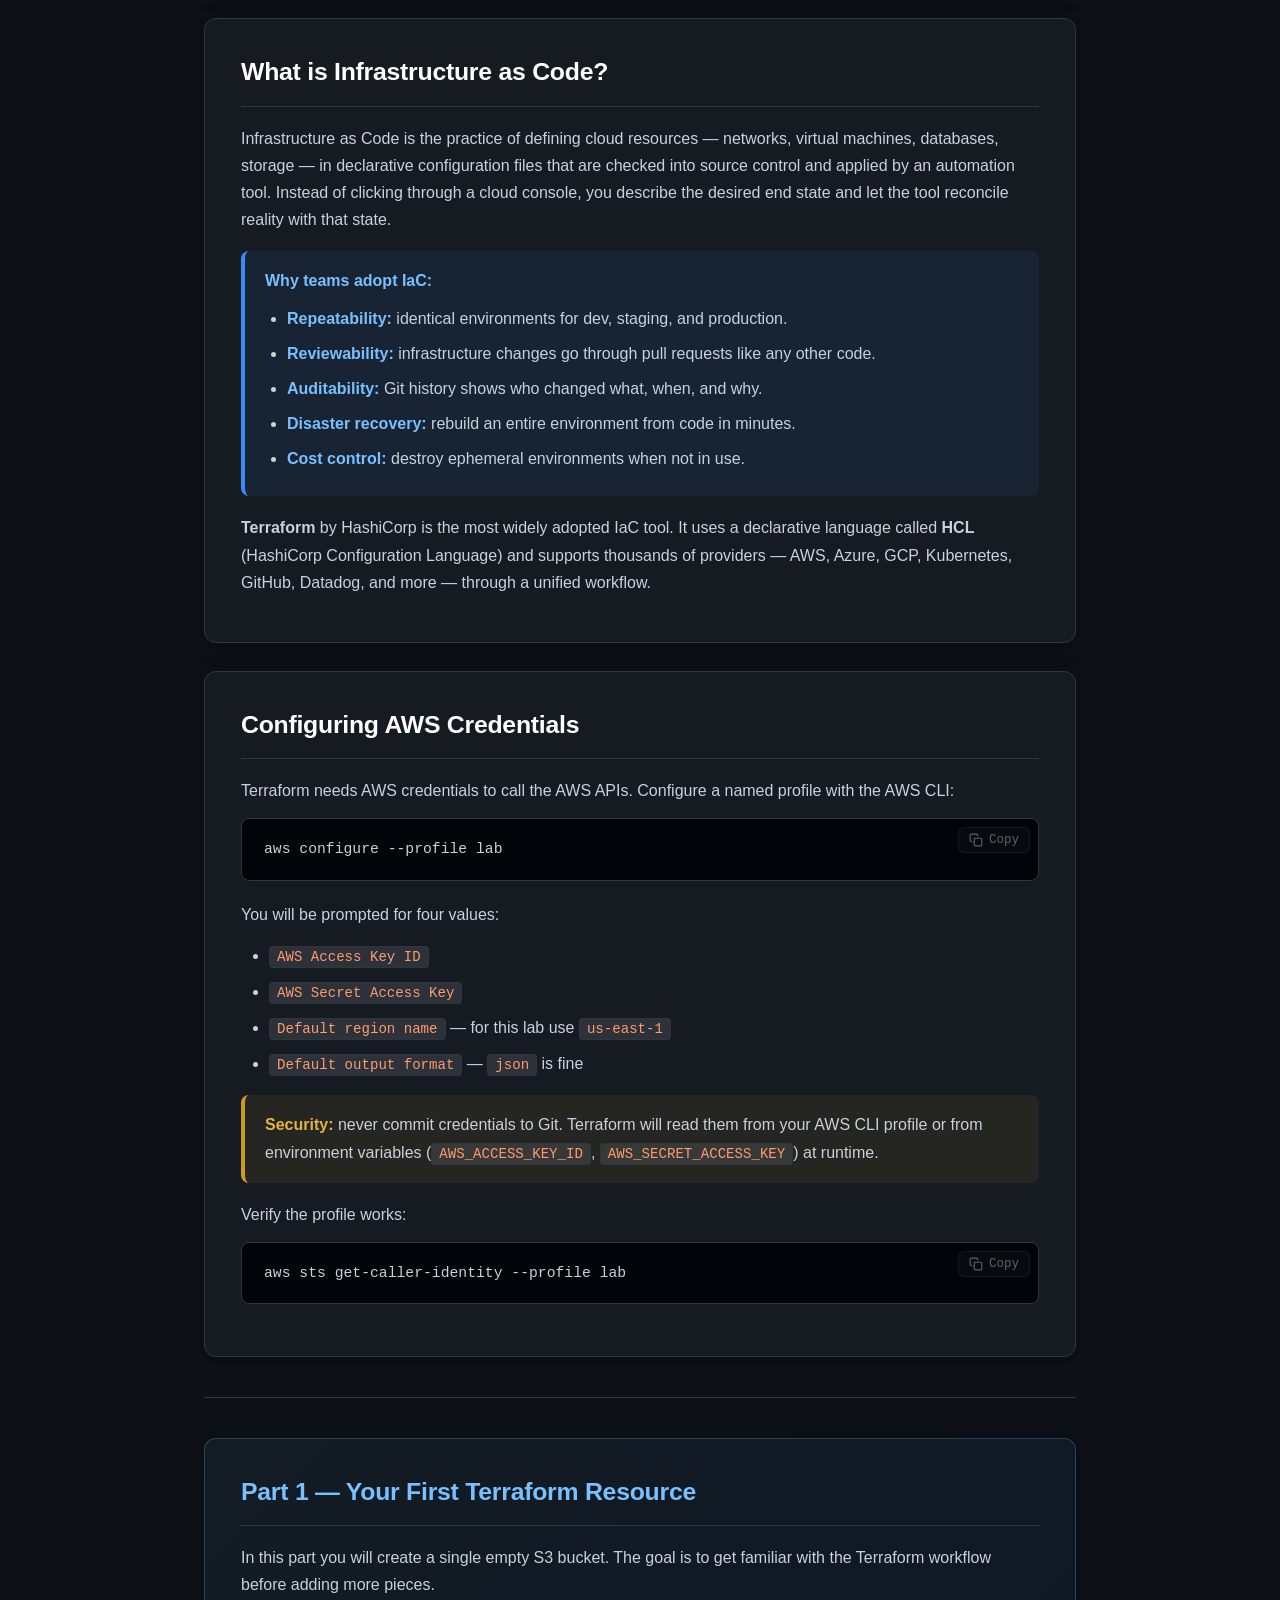
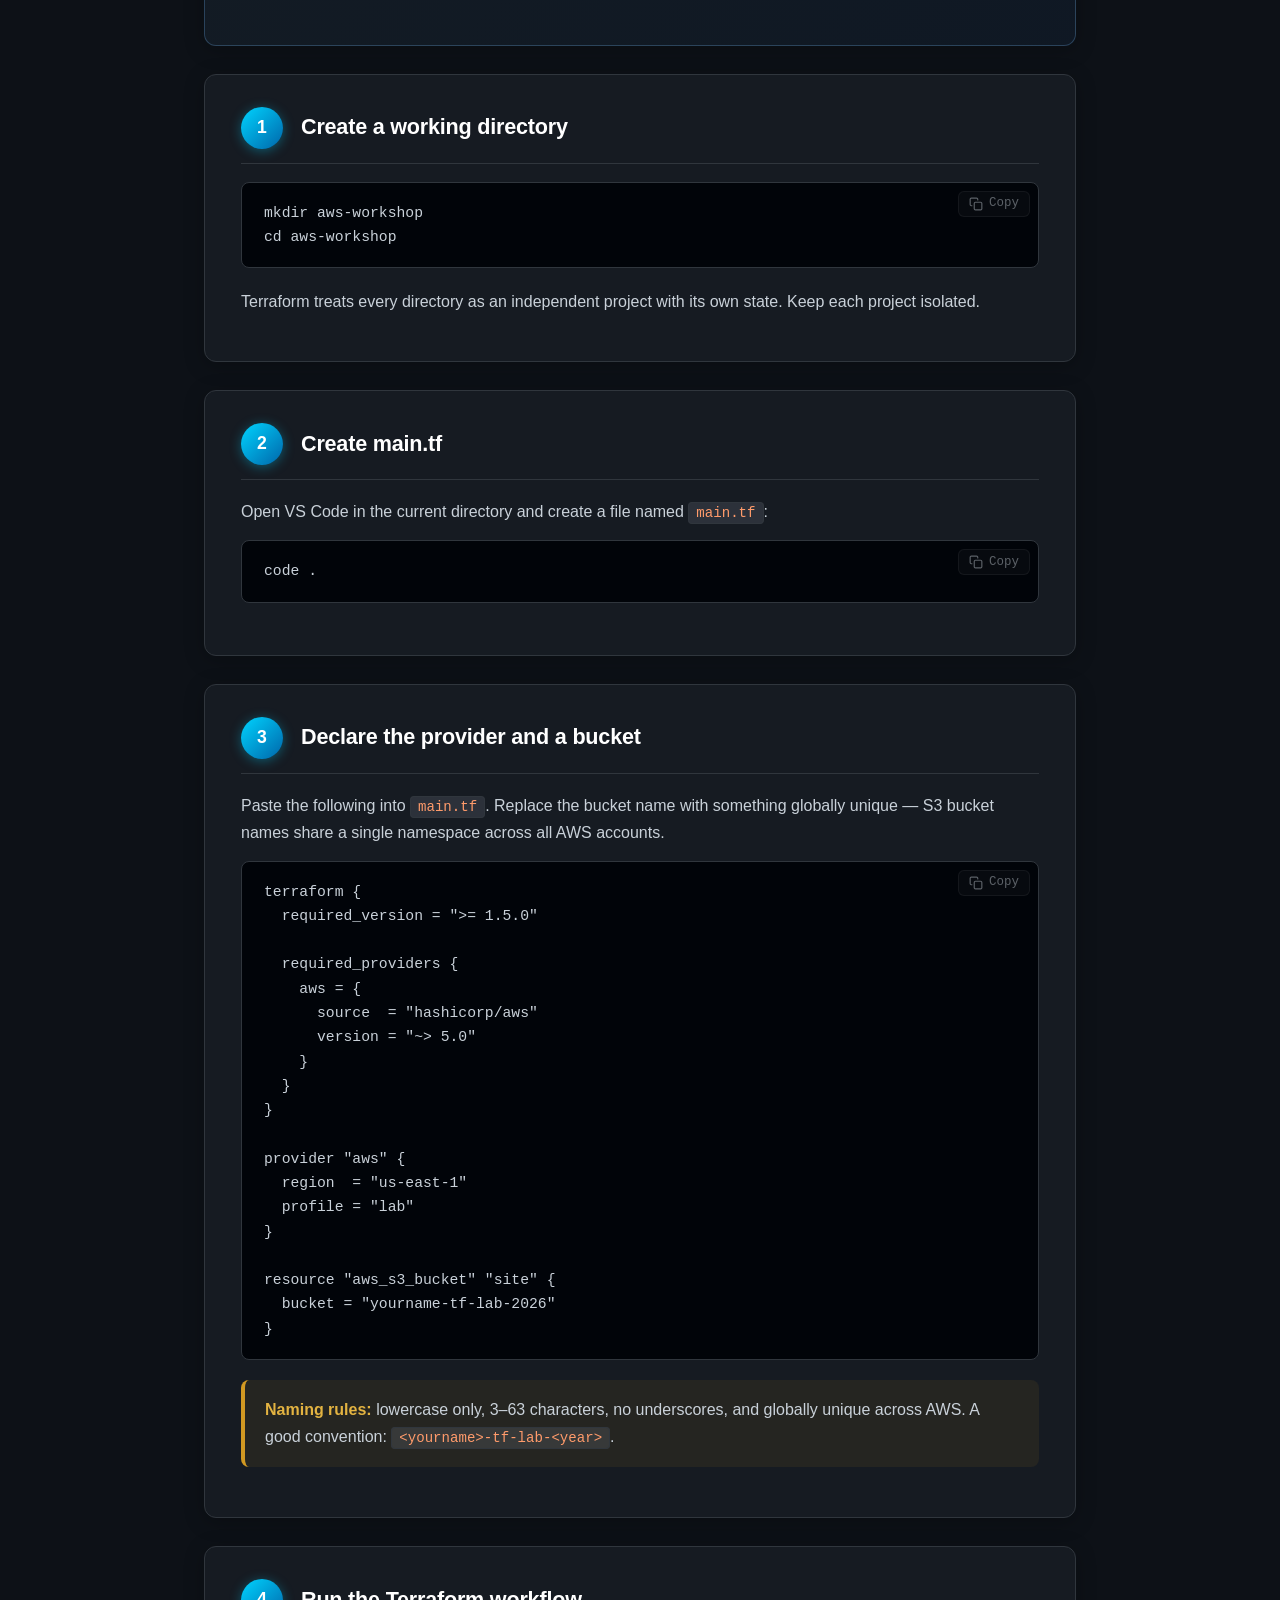
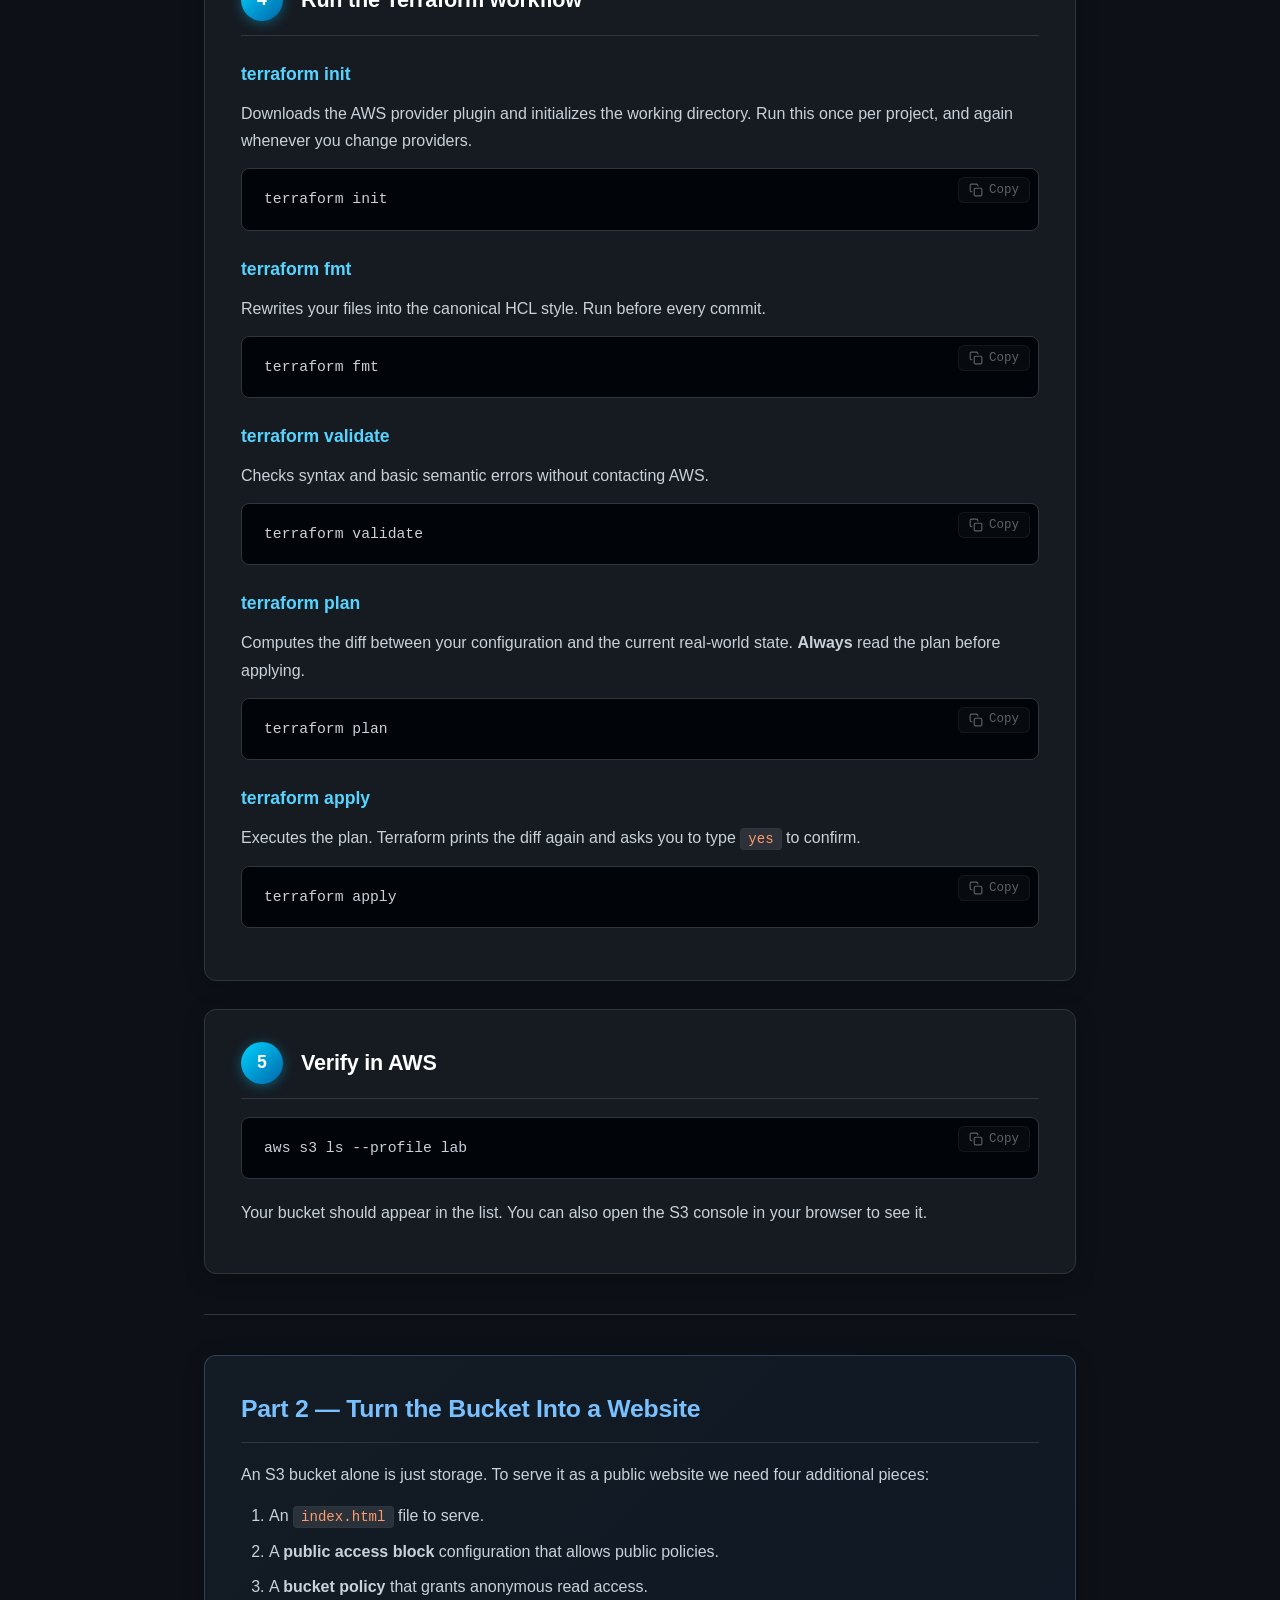
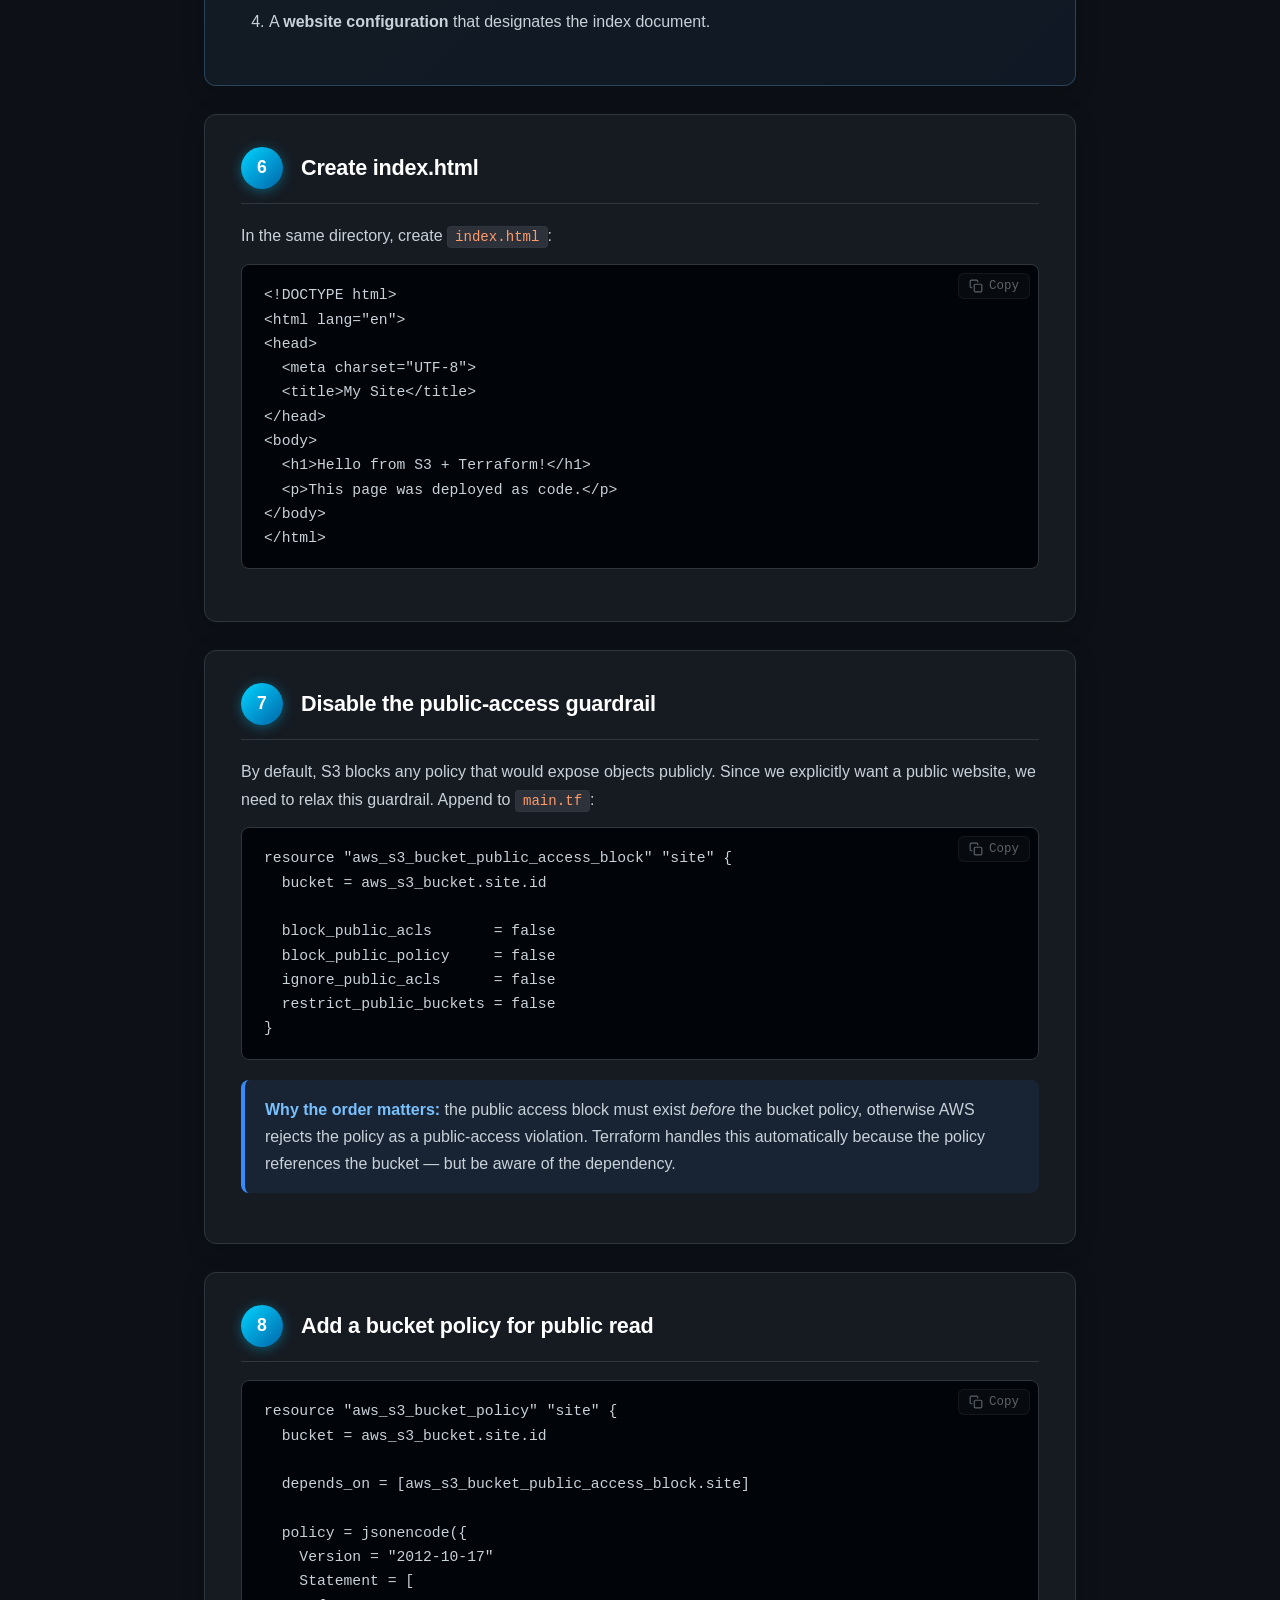
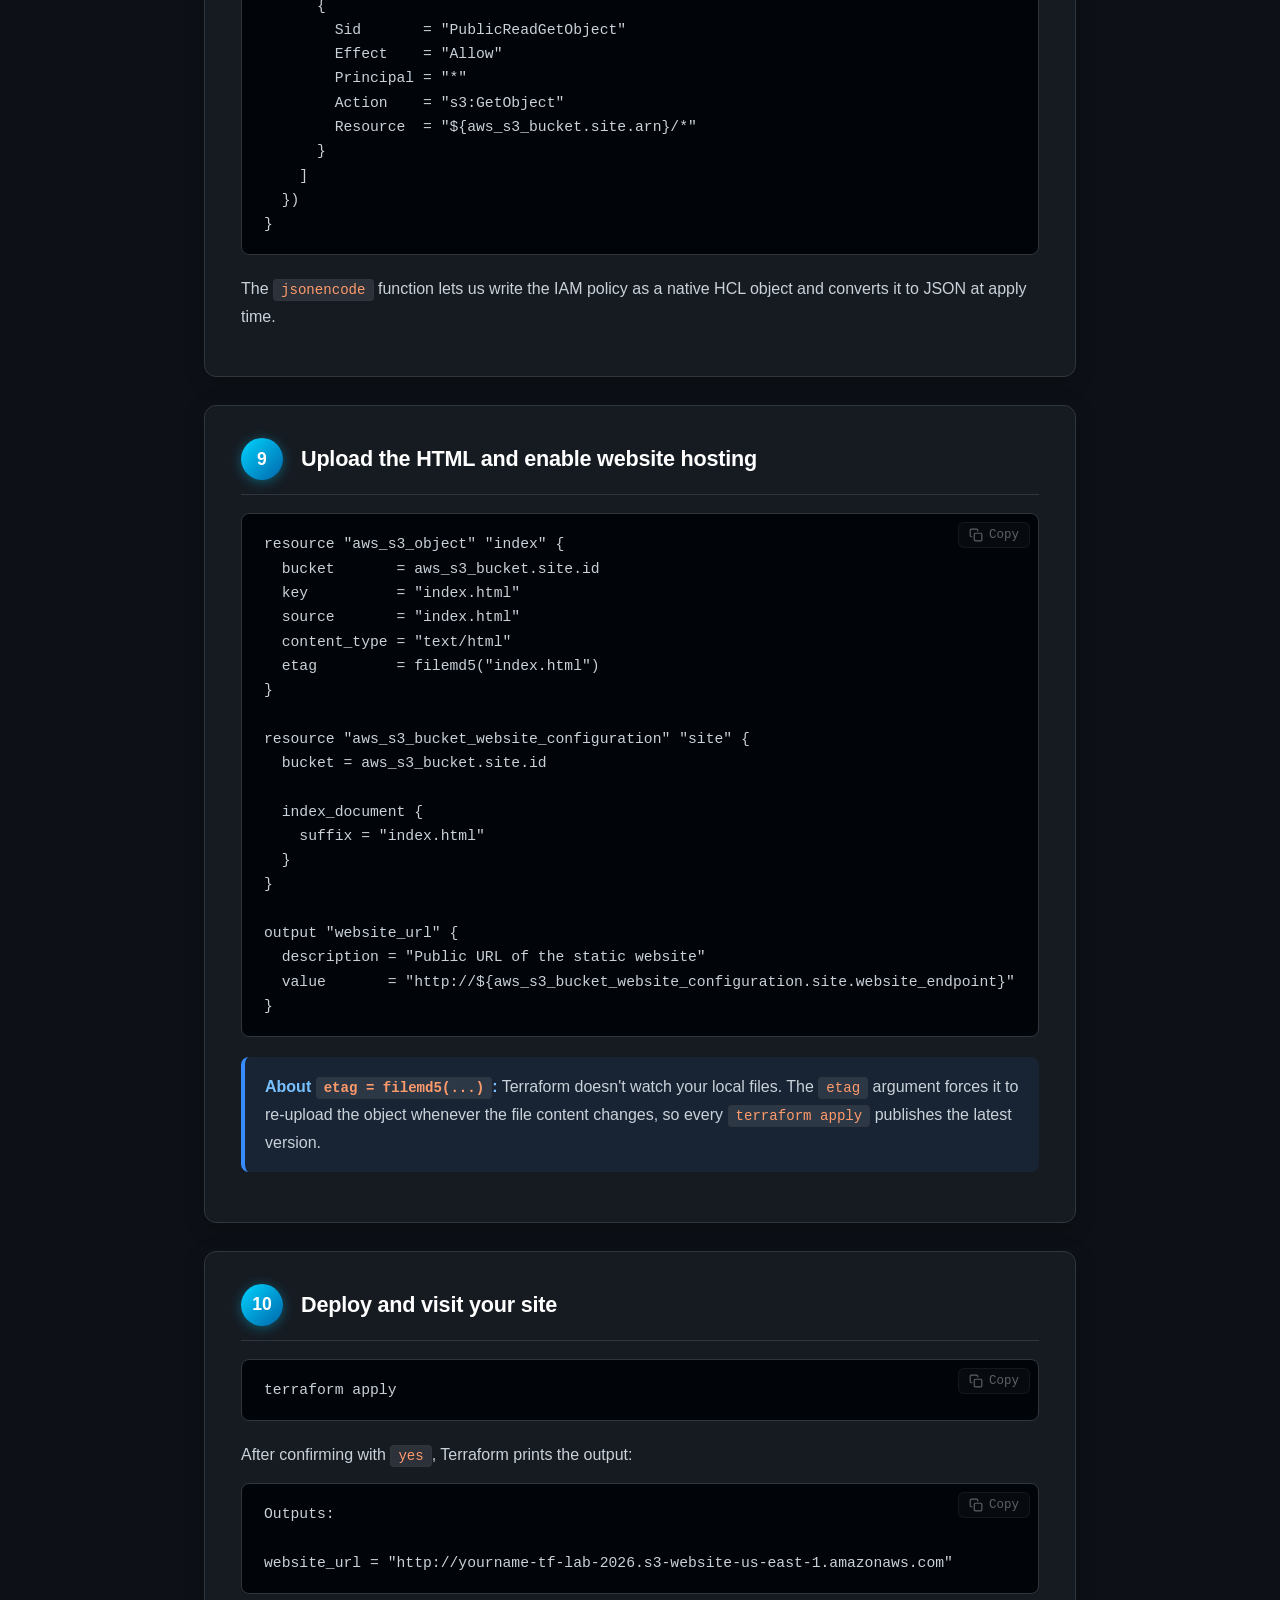
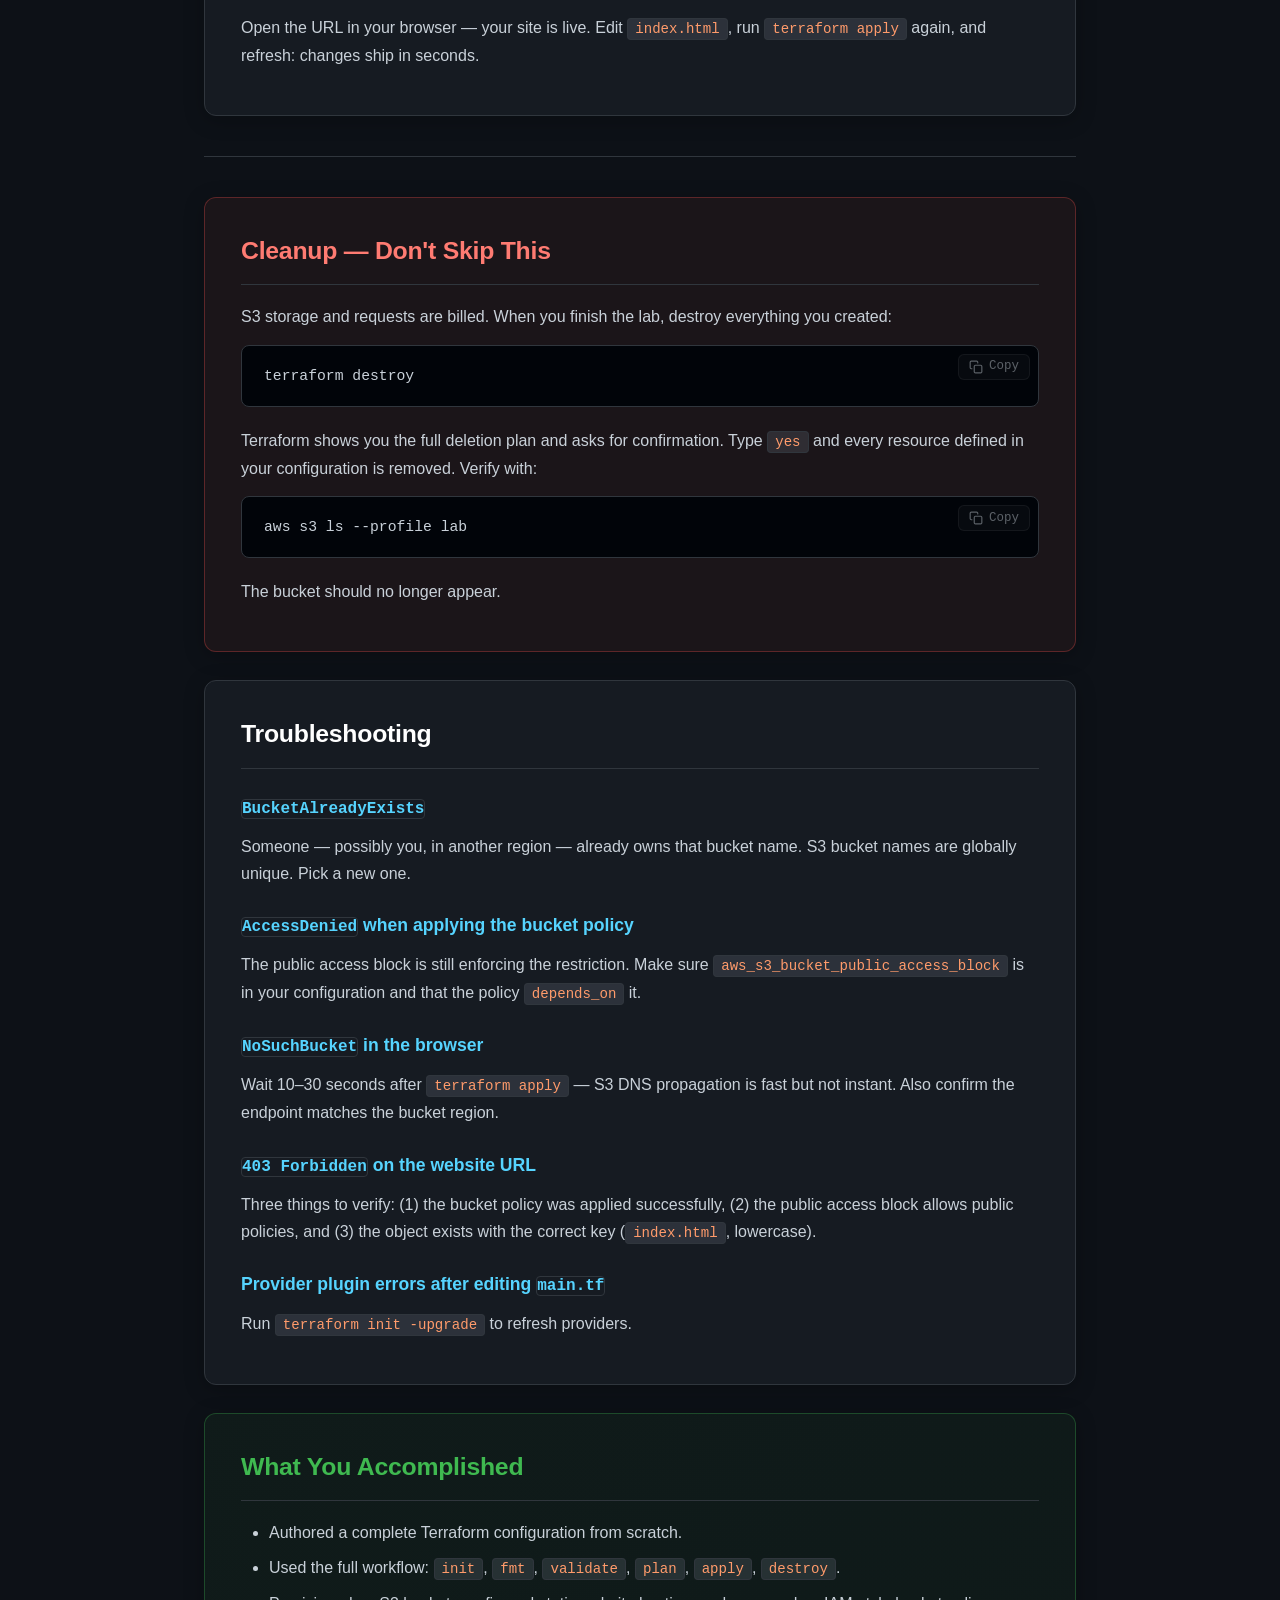
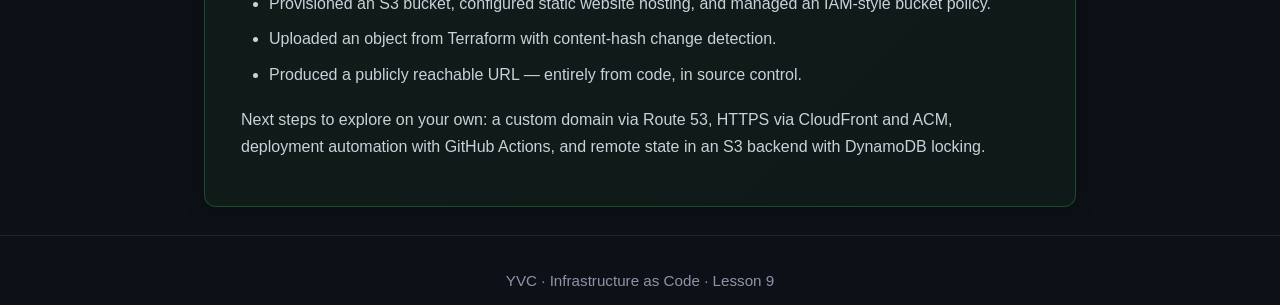
==== commit 1deb3a80: "Add copy-to-clipboard buttons to all code blocks on the lab site" ====
--- a/website/index.html
+++ b/website/index.html
@@ -391,5 +391,42 @@
             <p>YVC · Infrastructure as Code · Lesson 9</p>
         </div>
     </footer>
-</body>
+    <script>
+    (function () {
+      const ICON_COPY = '<svg viewBox="0 0 24 24" width="14" height="14" fill="none" stroke="currentColor" stroke-width="2" stroke-linecap="round" stroke-linejoin="round" aria-hidden="true"><rect x="9" y="9" width="13" height="13" rx="2" ry="2"></rect><path d="M5 15H4a2 2 0 0 1-2-2V4a2 2 0 0 1 2-2h9a2 2 0 0 1 2 2v1"></path></svg>';
+      const ICON_OK = '<svg viewBox="0 0 24 24" width="14" height="14" fill="none" stroke="currentColor" stroke-width="2.5" stroke-linecap="round" stroke-linejoin="round" aria-hidden="true"><polyline points="20 6 9 17 4 12"></polyline></svg>';
+
+      document.querySelectorAll('pre').forEach(function (pre) {
+        const btn = document.createElement('button');
+        btn.type = 'button';
+        btn.className = 'copy-btn';
+        btn.setAttribute('aria-label', 'Copy code to clipboard');
+        btn.innerHTML = ICON_COPY + '<span>Copy</span>';
+        pre.appendChild(btn);
+
+        btn.addEventListener('click', async function () {
+          const codeEl = pre.querySelector('code') || pre;
+          const text = codeEl.innerText.replace(/\s+$/, '');
+          try {
+            await navigator.clipboard.writeText(text);
+          } catch (_) {
+            const ta = document.createElement('textarea');
+            ta.value = text;
+            ta.style.position = 'fixed';
+            ta.style.opacity = '0';
+            document.body.appendChild(ta);
+            ta.select();
+            try { document.execCommand('copy'); } catch (e) {}
+            ta.remove();
+          }
+          btn.classList.add('copied');
+          btn.innerHTML = ICON_OK + '<span>Copied!</span>';
+          setTimeout(function () {
+            btn.classList.remove('copied');
+            btn.innerHTML = ICON_COPY + '<span>Copy</span>';
+          }, 1600);
+        });
+      });
+    })();
+    </script></body>
 </html>
--- a/website/style.css
+++ b/website/style.css
@@ -370,3 +370,52 @@
     pre code { font-size: 0.82rem; }
     .toc .container { font-size: 0.82rem; gap: 12px; }
 }
+
+/* ---------------------------------------------------------------------
+   Copy-to-clipboard button on code blocks
+   --------------------------------------------------------------------- */
+pre { position: relative; }
+
+.copy-btn {
+    position: absolute;
+    top: 8px;
+    right: 8px;
+    display: inline-flex;
+    align-items: center;
+    gap: 6px;
+    padding: 5px 10px;
+    background: rgba(255, 255, 255, 0.06);
+    color: #c9d1d9;
+    border: 1px solid rgba(255, 255, 255, 0.12);
+    border-radius: 6px;
+    font-size: 0.78rem;
+    font-weight: 500;
+    font-family: inherit;
+    line-height: 1;
+    cursor: pointer;
+    opacity: 0.45;
+    transition: opacity 0.15s ease, background 0.15s ease, color 0.15s ease, border-color 0.15s ease;
+}
+
+pre:hover .copy-btn { opacity: 1; }
+
+.copy-btn:hover,
+.copy-btn:focus-visible {
+    opacity: 1;
+    background: rgba(255, 255, 255, 0.14);
+    color: #ffffff;
+    outline: none;
+}
+
+.copy-btn.copied {
+    opacity: 1;
+    background: rgba(6, 182, 212, 0.18);
+    color: #06b6d4;
+    border-color: rgba(6, 182, 212, 0.4);
+}
+
+.copy-btn svg { display: block; flex-shrink: 0; }
+
+@media (max-width: 600px) {
+    .copy-btn { opacity: 1; padding: 4px 8px; font-size: 0.72rem; }
+}
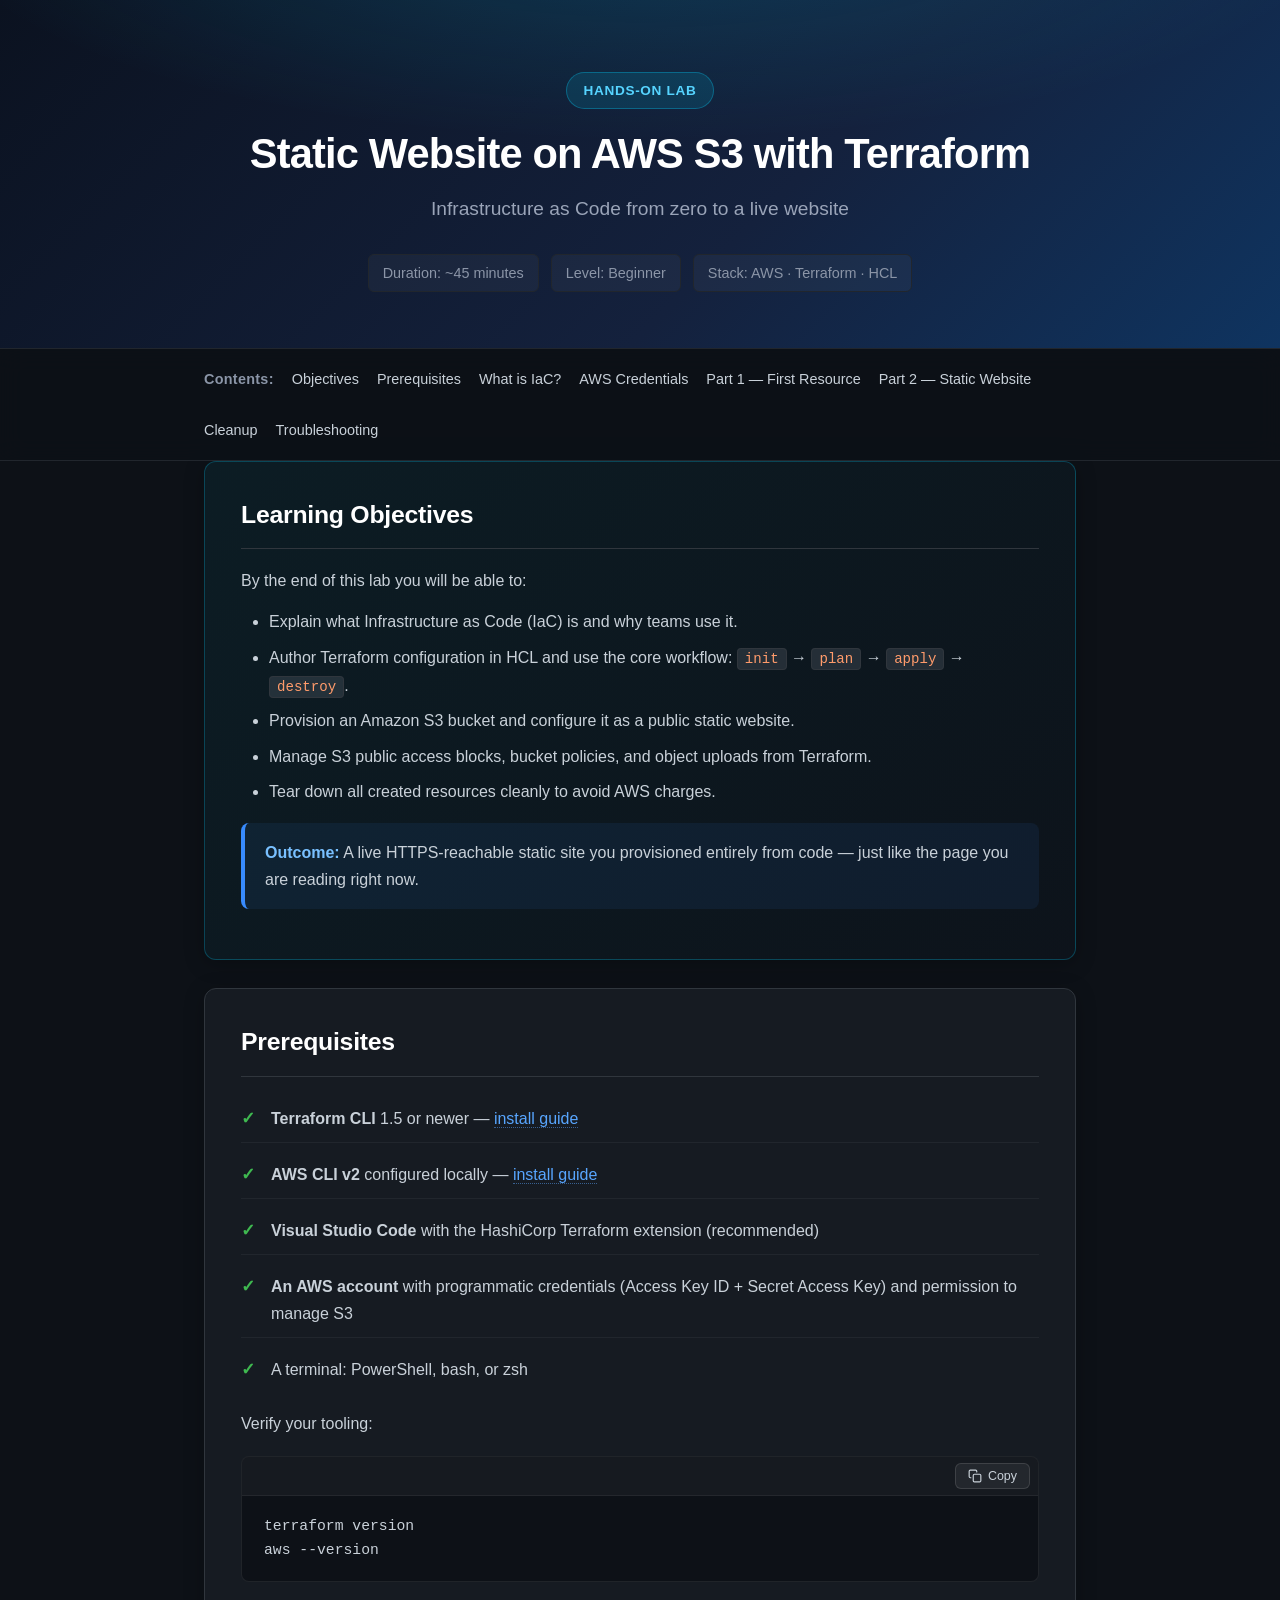
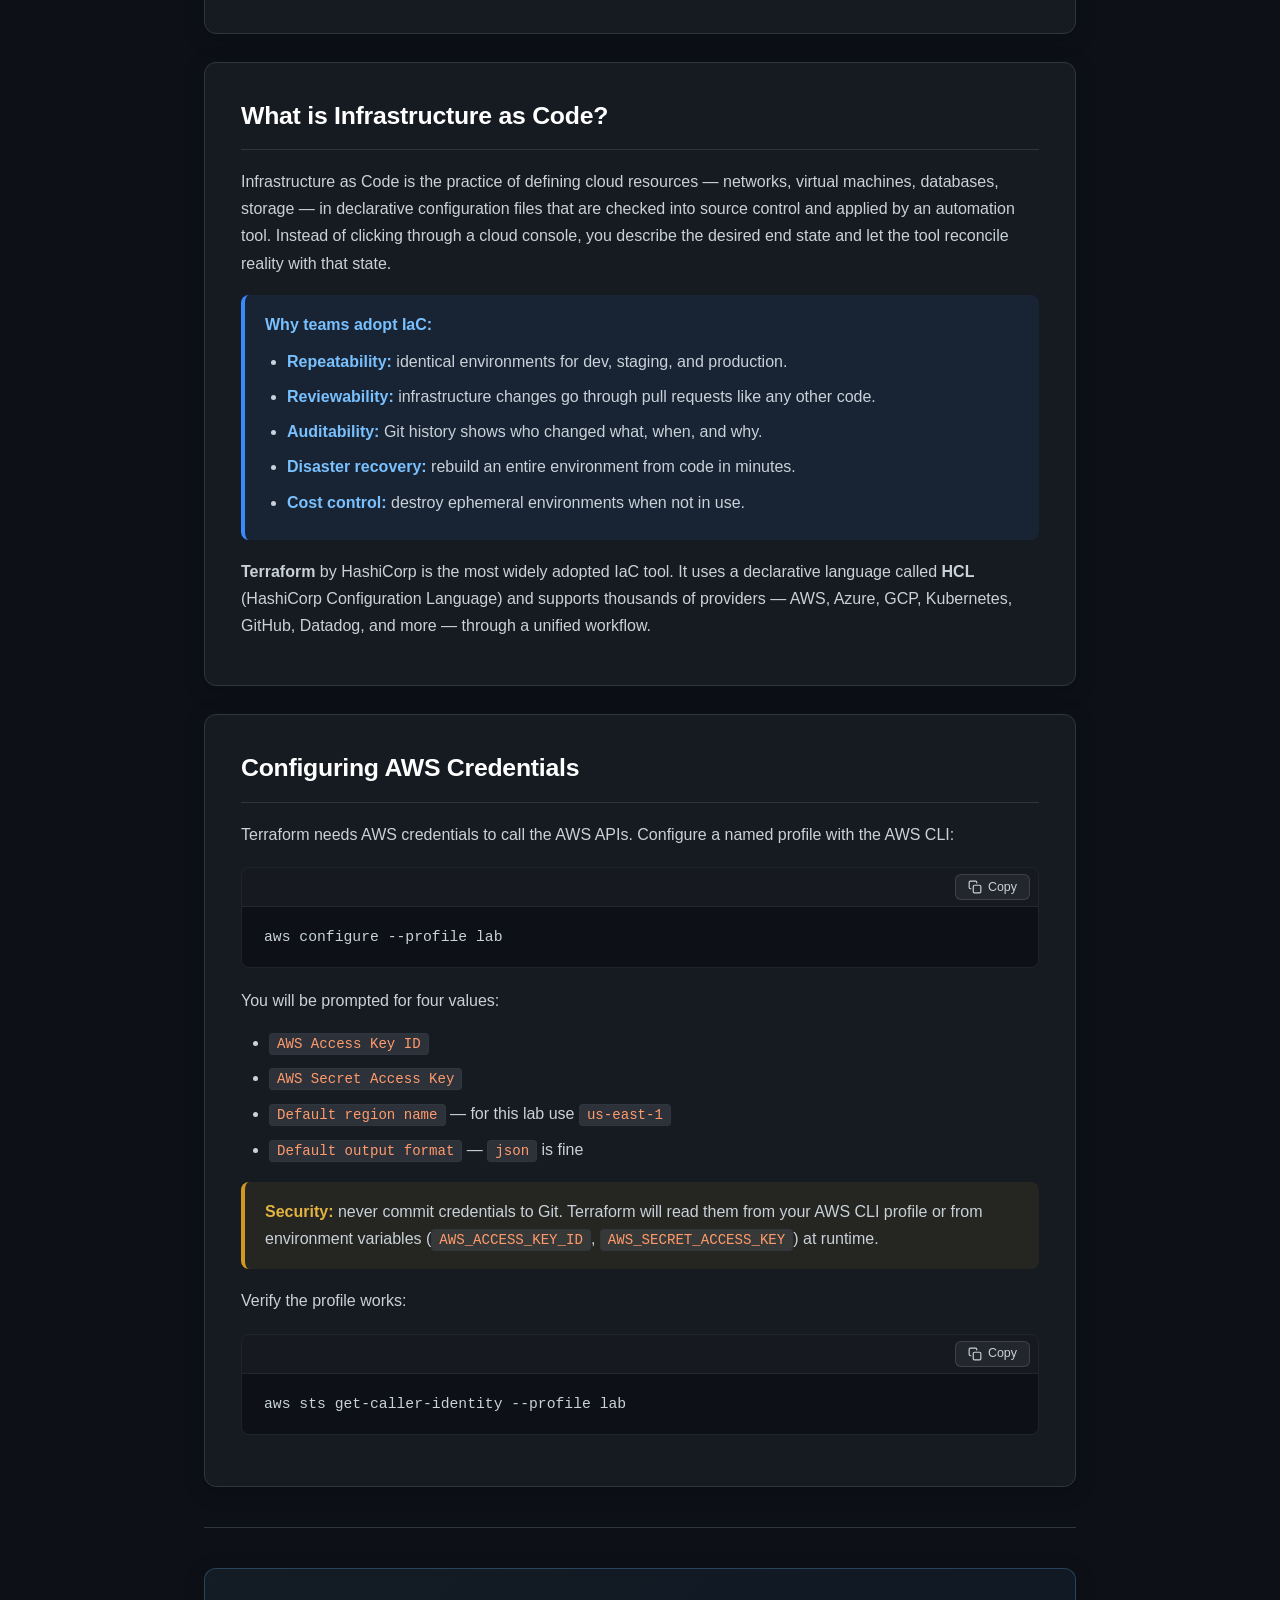
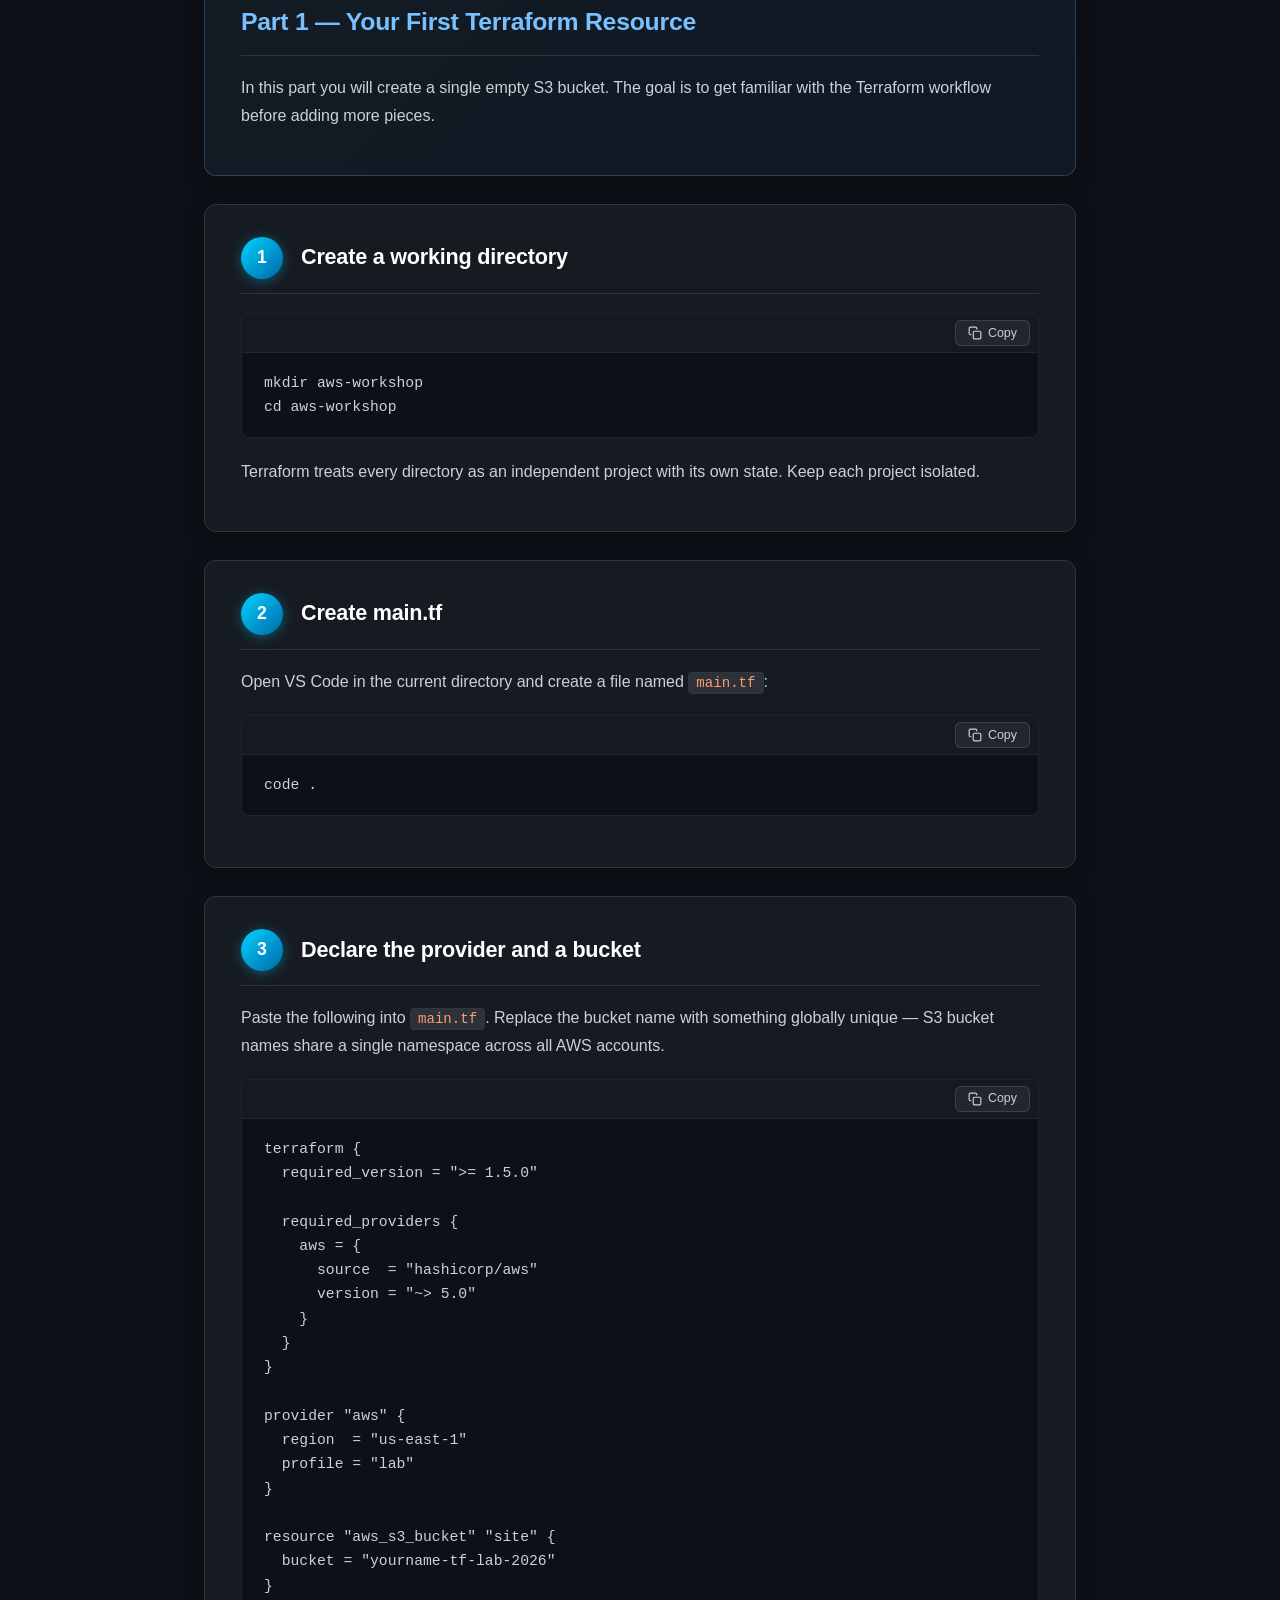
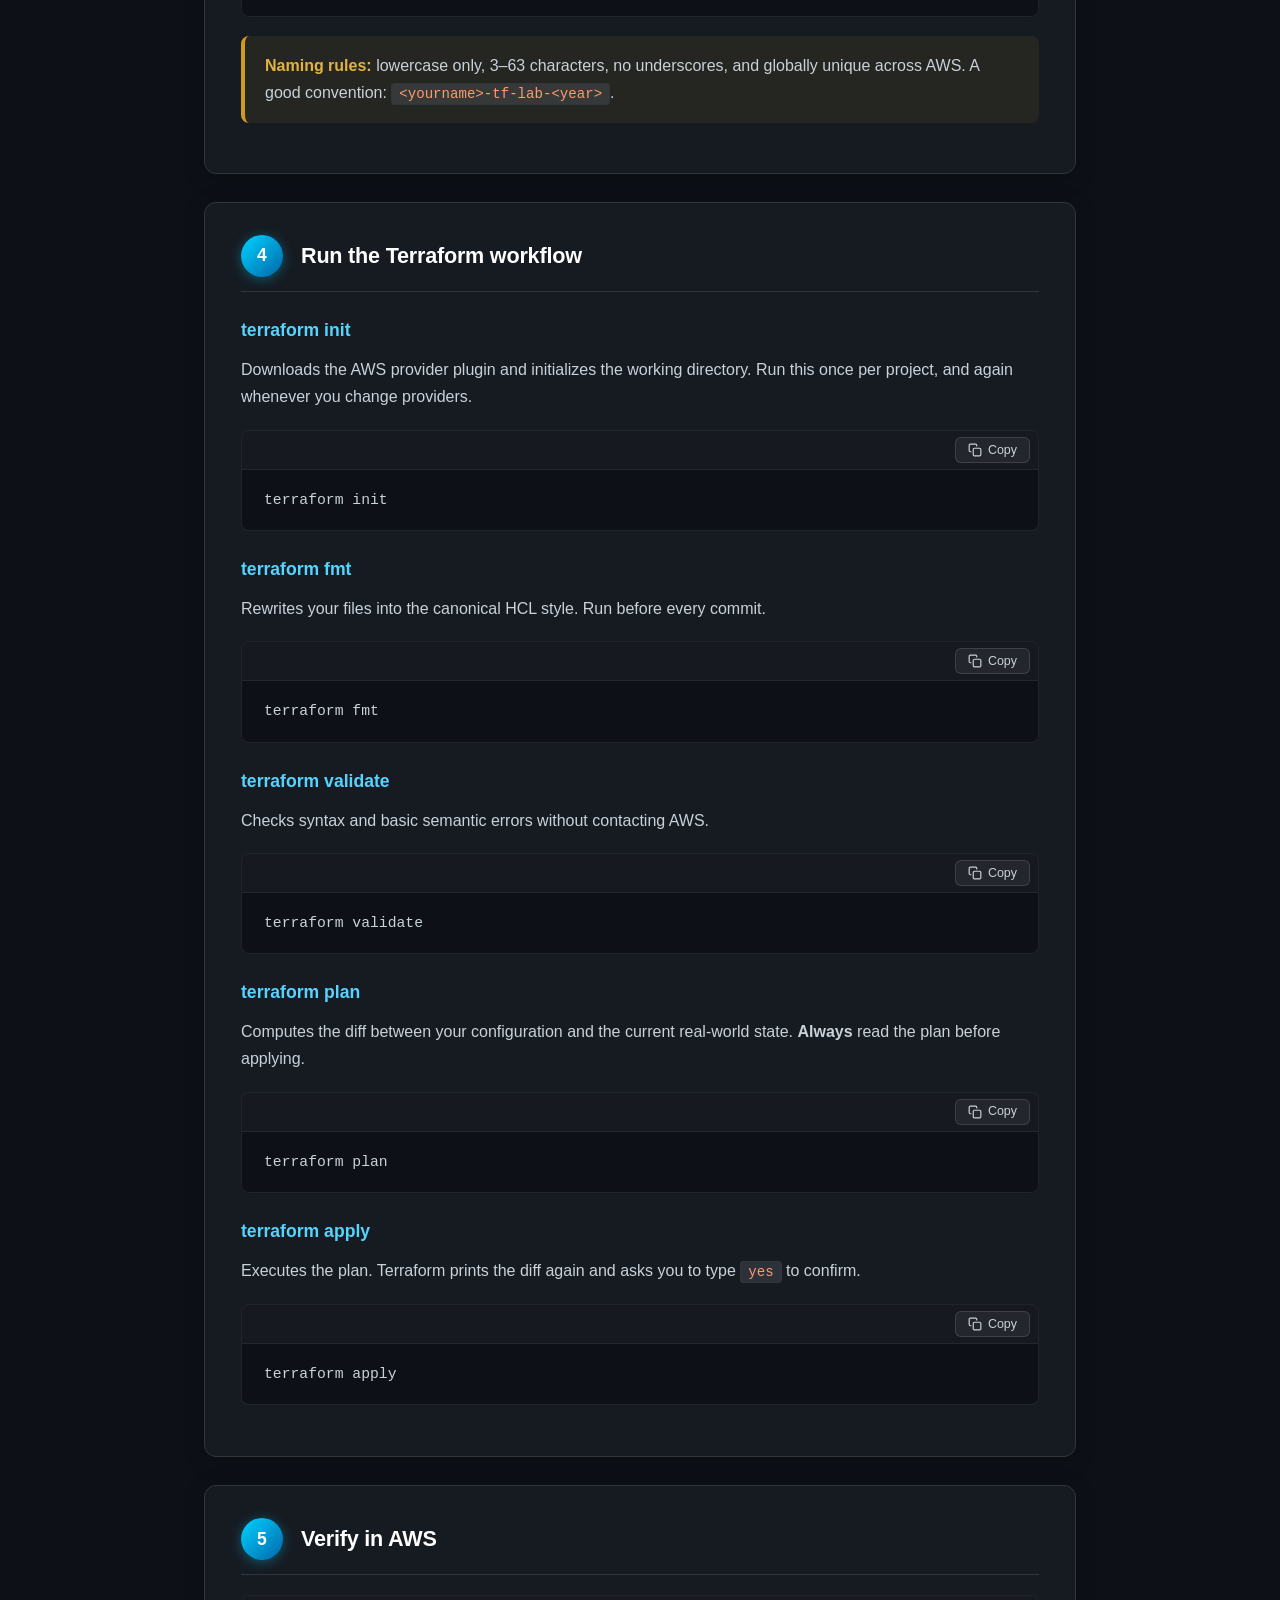
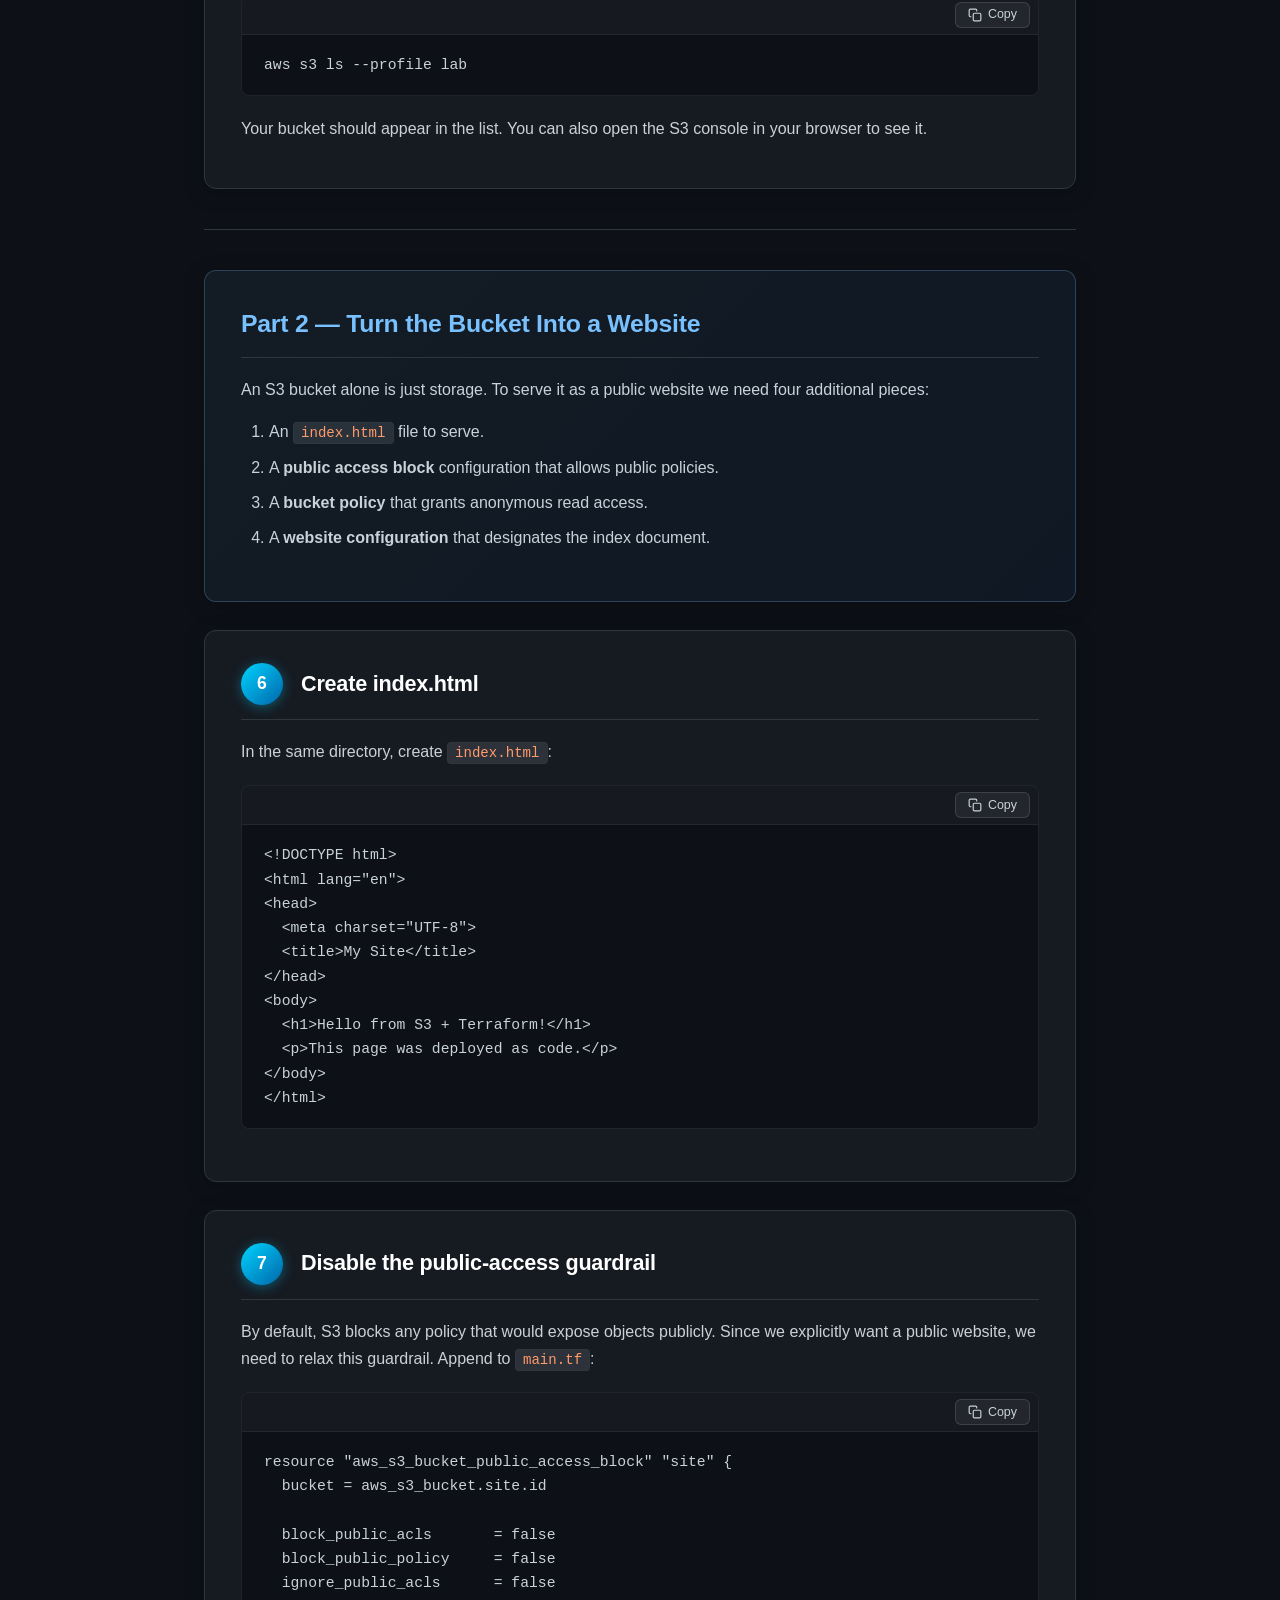
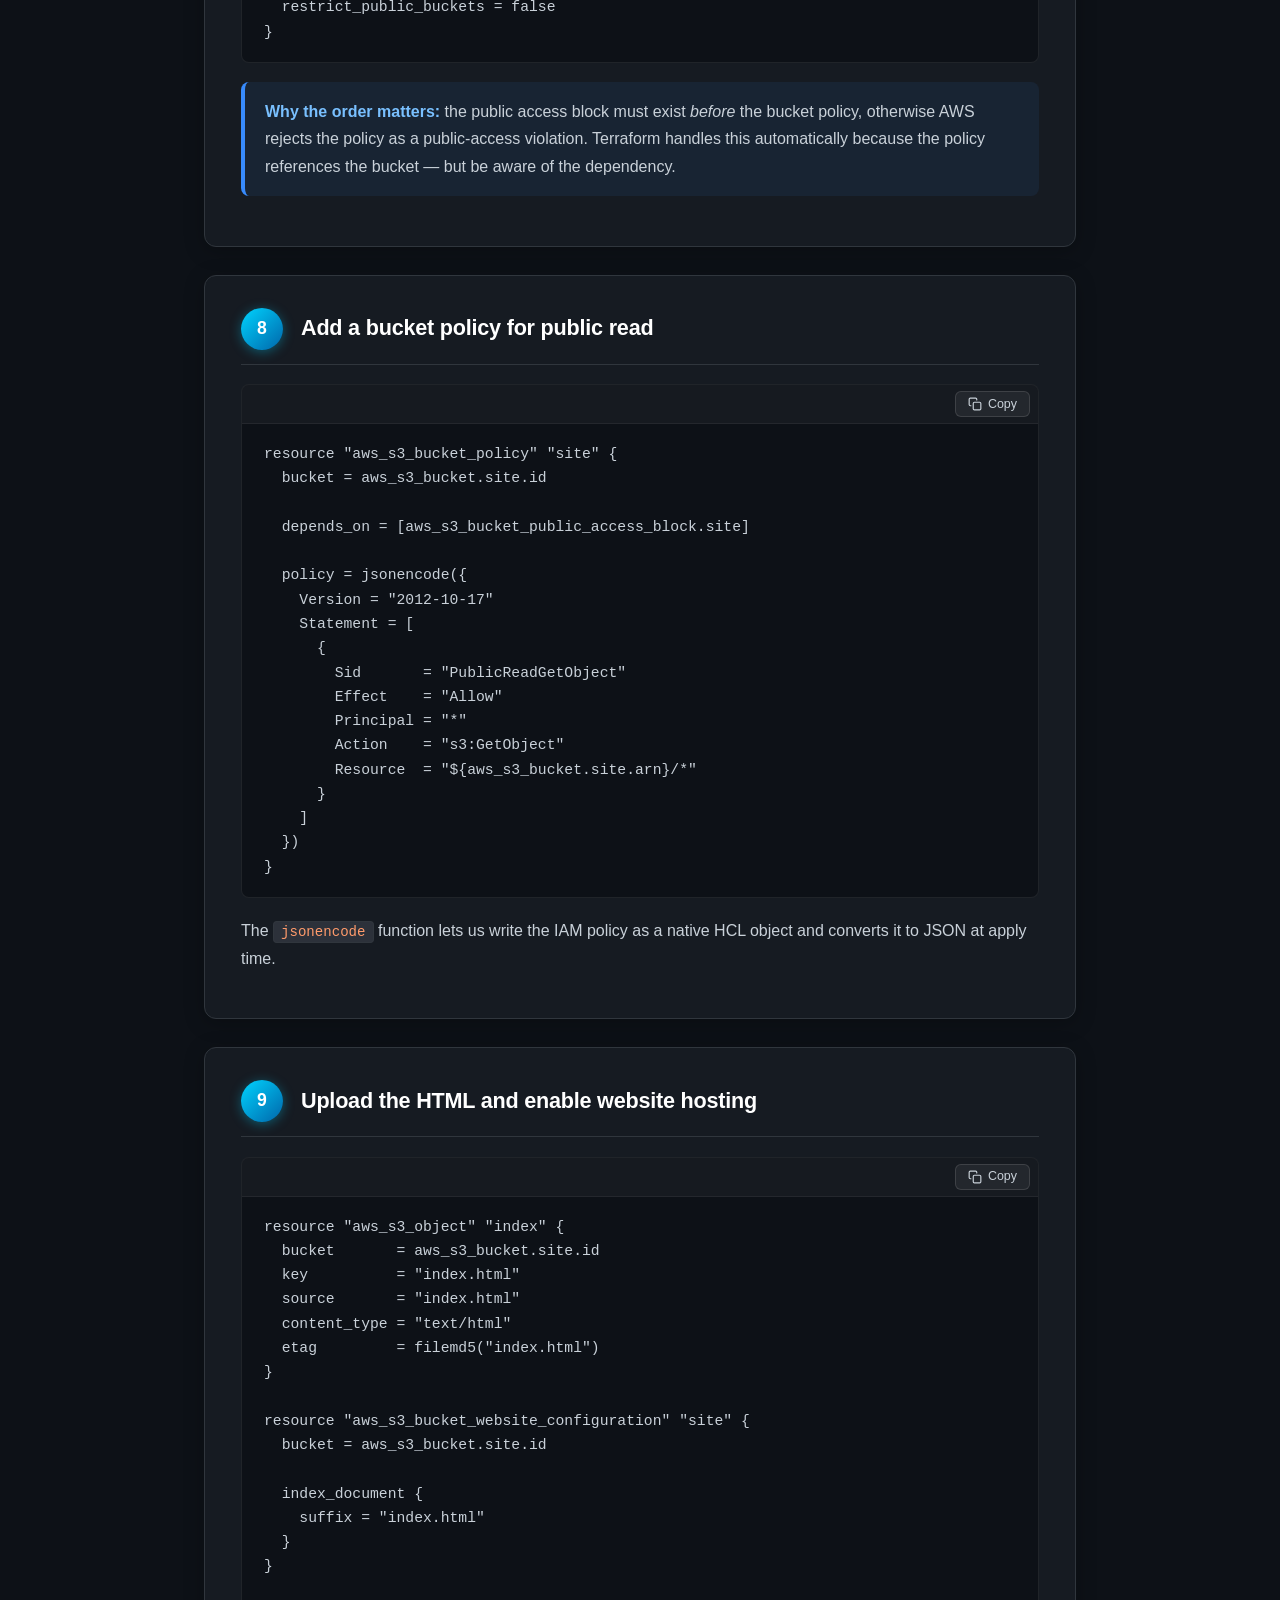
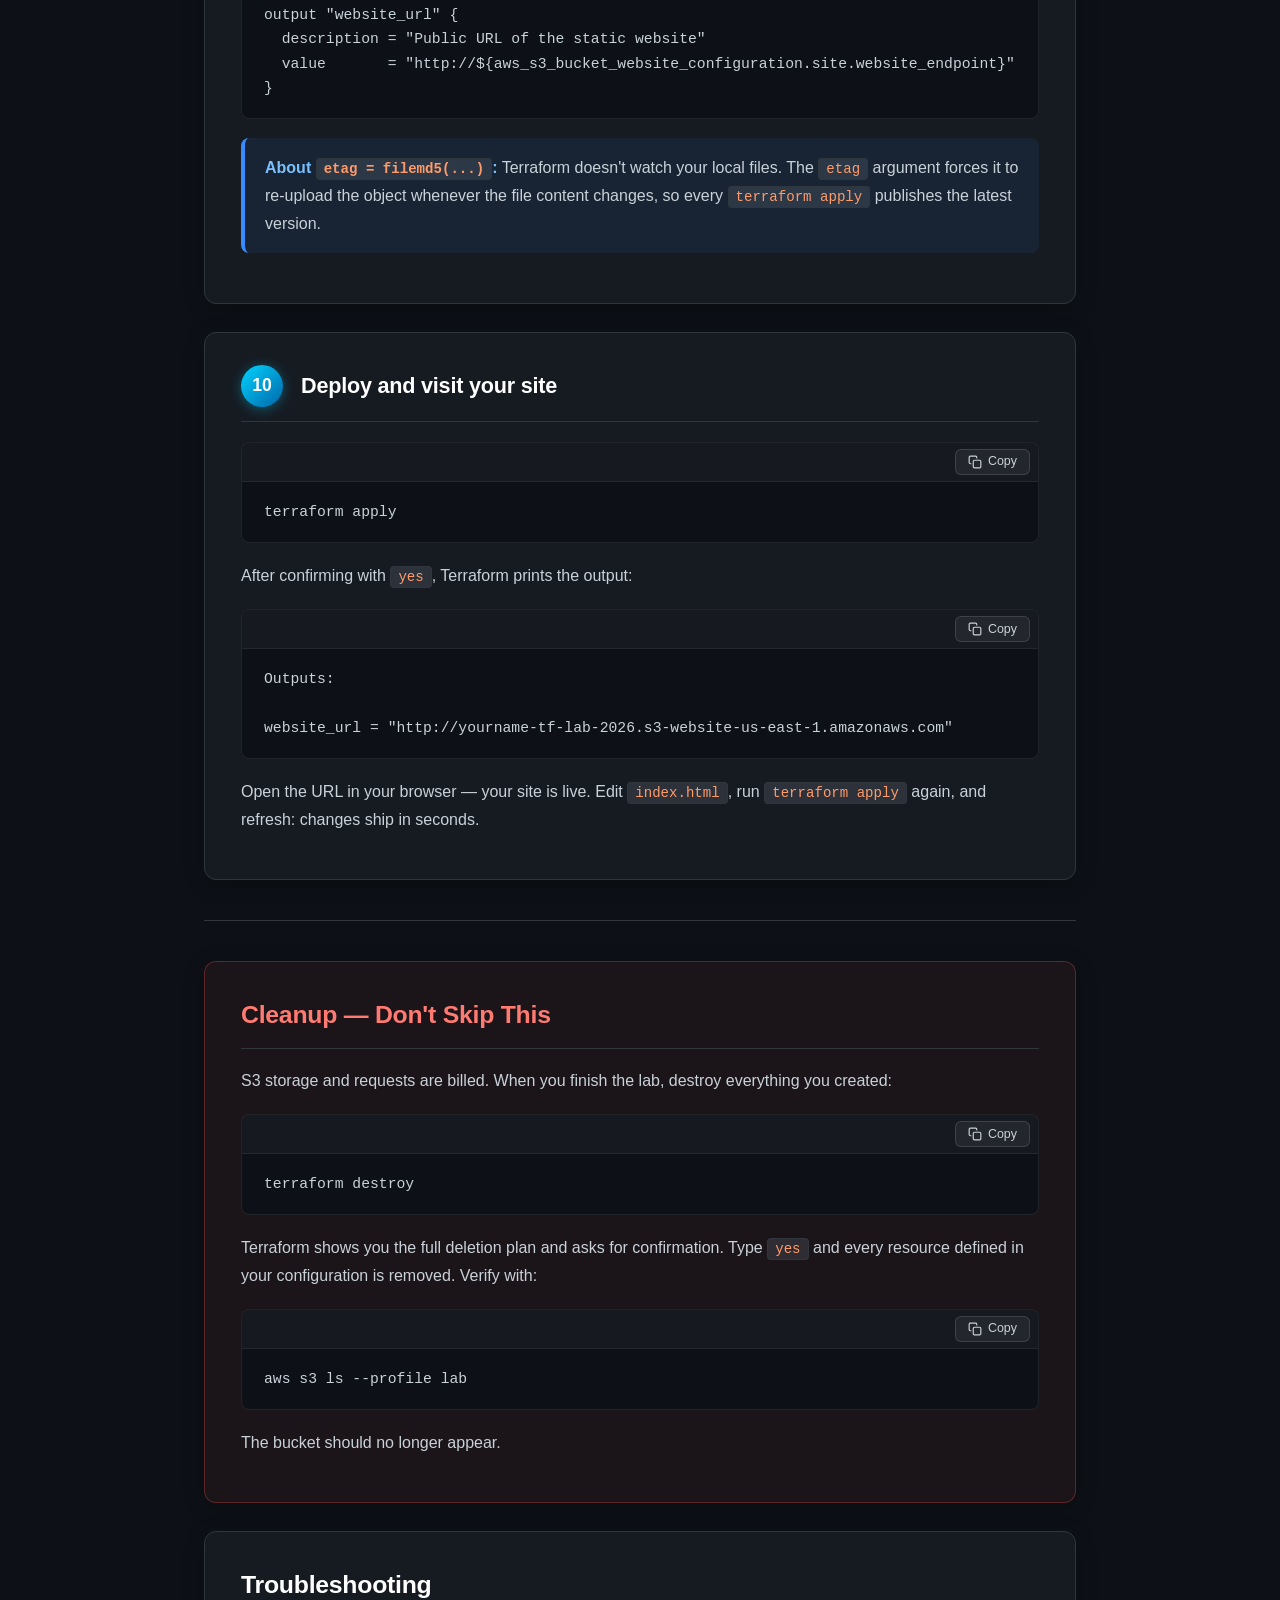
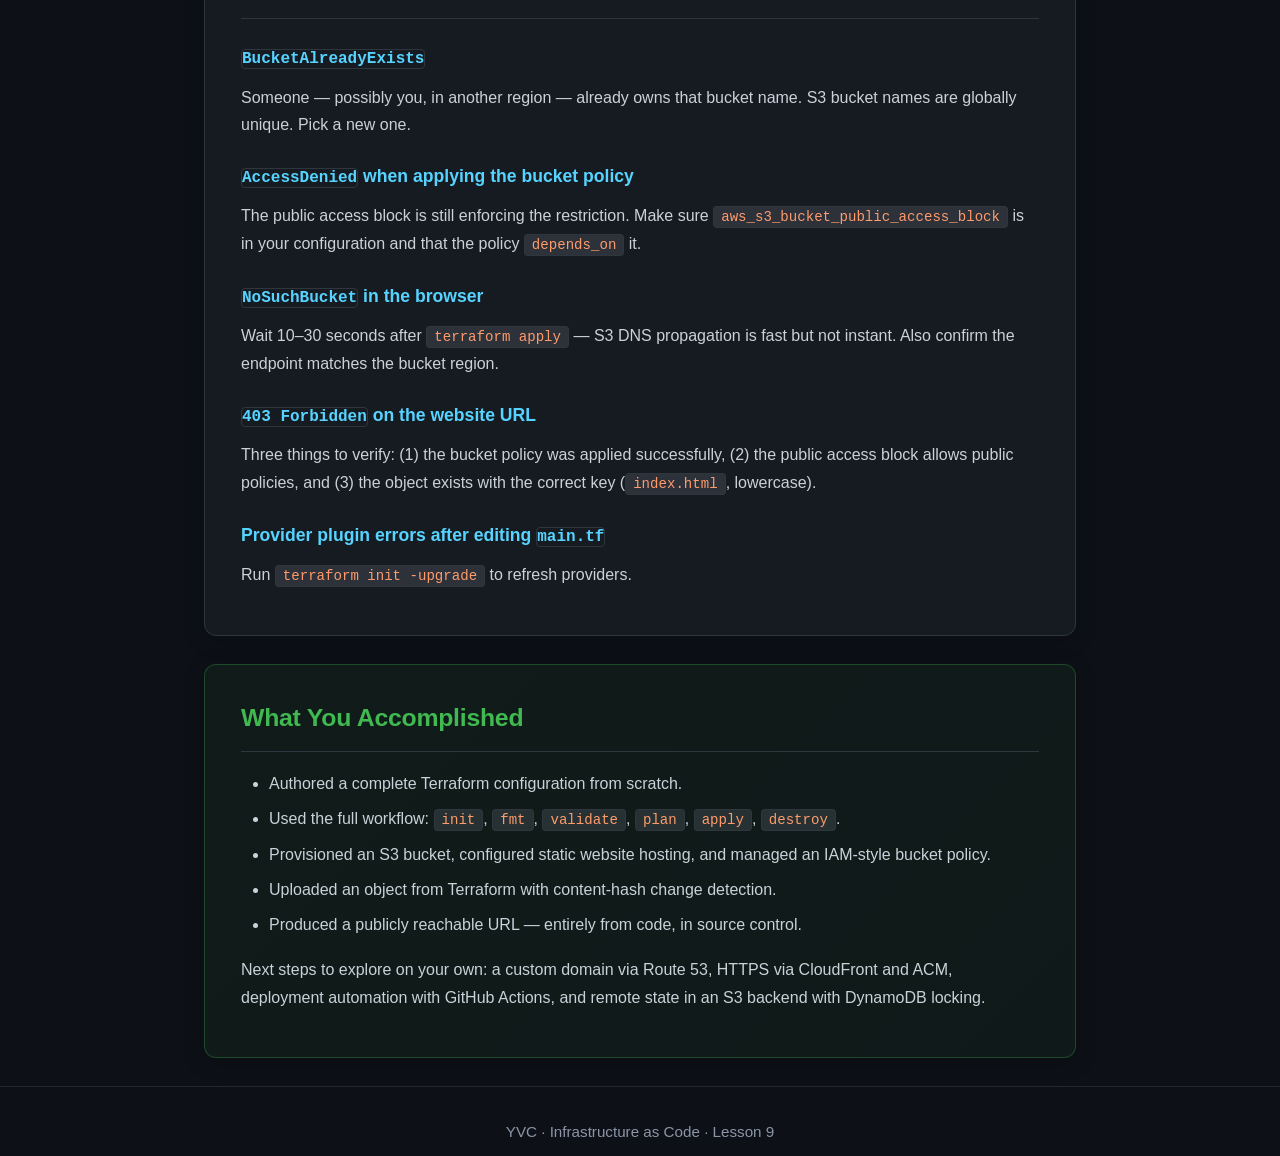
==== commit e3216d37: "Move copy button above code blocks (out of selection range)" ====
--- a/website/index.html
+++ b/website/index.html
@@ -397,12 +397,24 @@
       const ICON_OK = '<svg viewBox="0 0 24 24" width="14" height="14" fill="none" stroke="currentColor" stroke-width="2.5" stroke-linecap="round" stroke-linejoin="round" aria-hidden="true"><polyline points="20 6 9 17 4 12"></polyline></svg>';
 
       document.querySelectorAll('pre').forEach(function (pre) {
+        // Wrap the <pre> in a container and put the button in a header bar
+        // ABOVE it, so selecting the code with the mouse never includes the
+        // button text.
+        const wrapper = document.createElement('div');
+        wrapper.className = 'code-block';
+        const header = document.createElement('div');
+        header.className = 'code-header';
+
         const btn = document.createElement('button');
         btn.type = 'button';
         btn.className = 'copy-btn';
         btn.setAttribute('aria-label', 'Copy code to clipboard');
         btn.innerHTML = ICON_COPY + '<span>Copy</span>';
-        pre.appendChild(btn);
+
+        header.appendChild(btn);
+        pre.parentNode.insertBefore(wrapper, pre);
+        wrapper.appendChild(header);
+        wrapper.appendChild(pre);
 
         btn.addEventListener('click', async function () {
           const codeEl = pre.querySelector('code') || pre;
--- a/website/style.css
+++ b/website/style.css
@@ -372,18 +372,39 @@
 }
 
 /* ---------------------------------------------------------------------
-   Copy-to-clipboard button on code blocks
+   Copy-to-clipboard button — sits in a header bar ABOVE the code block
+   so mouse-selection of the code never accidentally includes the button.
    --------------------------------------------------------------------- */
-pre { position: relative; }
+.code-block {
+    margin: 1.2em 0;
+    border-radius: 8px;
+    overflow: hidden;
+    border: 1px solid rgba(255, 255, 255, 0.08);
+    background: #0d1117;
+}
+
+.code-block pre {
+    margin: 0;
+    border: none;
+    border-radius: 0;
+    background: transparent;
+}
+
+.code-header {
+    display: flex;
+    justify-content: flex-end;
+    align-items: center;
+    padding: 6px 8px;
+    background: rgba(255, 255, 255, 0.04);
+    border-bottom: 1px solid rgba(255, 255, 255, 0.06);
+    user-select: none;
+}
 
 .copy-btn {
-    position: absolute;
-    top: 8px;
-    right: 8px;
     display: inline-flex;
     align-items: center;
     gap: 6px;
-    padding: 5px 10px;
+    padding: 5px 12px;
     background: rgba(255, 255, 255, 0.06);
     color: #c9d1d9;
     border: 1px solid rgba(255, 255, 255, 0.12);
@@ -393,22 +414,17 @@
     font-family: inherit;
     line-height: 1;
     cursor: pointer;
-    opacity: 0.45;
-    transition: opacity 0.15s ease, background 0.15s ease, color 0.15s ease, border-color 0.15s ease;
-}
-
-pre:hover .copy-btn { opacity: 1; }
+    transition: background 0.15s ease, color 0.15s ease, border-color 0.15s ease;
+}
 
 .copy-btn:hover,
 .copy-btn:focus-visible {
-    opacity: 1;
     background: rgba(255, 255, 255, 0.14);
     color: #ffffff;
     outline: none;
 }
 
 .copy-btn.copied {
-    opacity: 1;
     background: rgba(6, 182, 212, 0.18);
     color: #06b6d4;
     border-color: rgba(6, 182, 212, 0.4);
@@ -417,5 +433,5 @@
 .copy-btn svg { display: block; flex-shrink: 0; }
 
 @media (max-width: 600px) {
-    .copy-btn { opacity: 1; padding: 4px 8px; font-size: 0.72rem; }
+    .copy-btn { padding: 4px 10px; font-size: 0.72rem; }
 }
